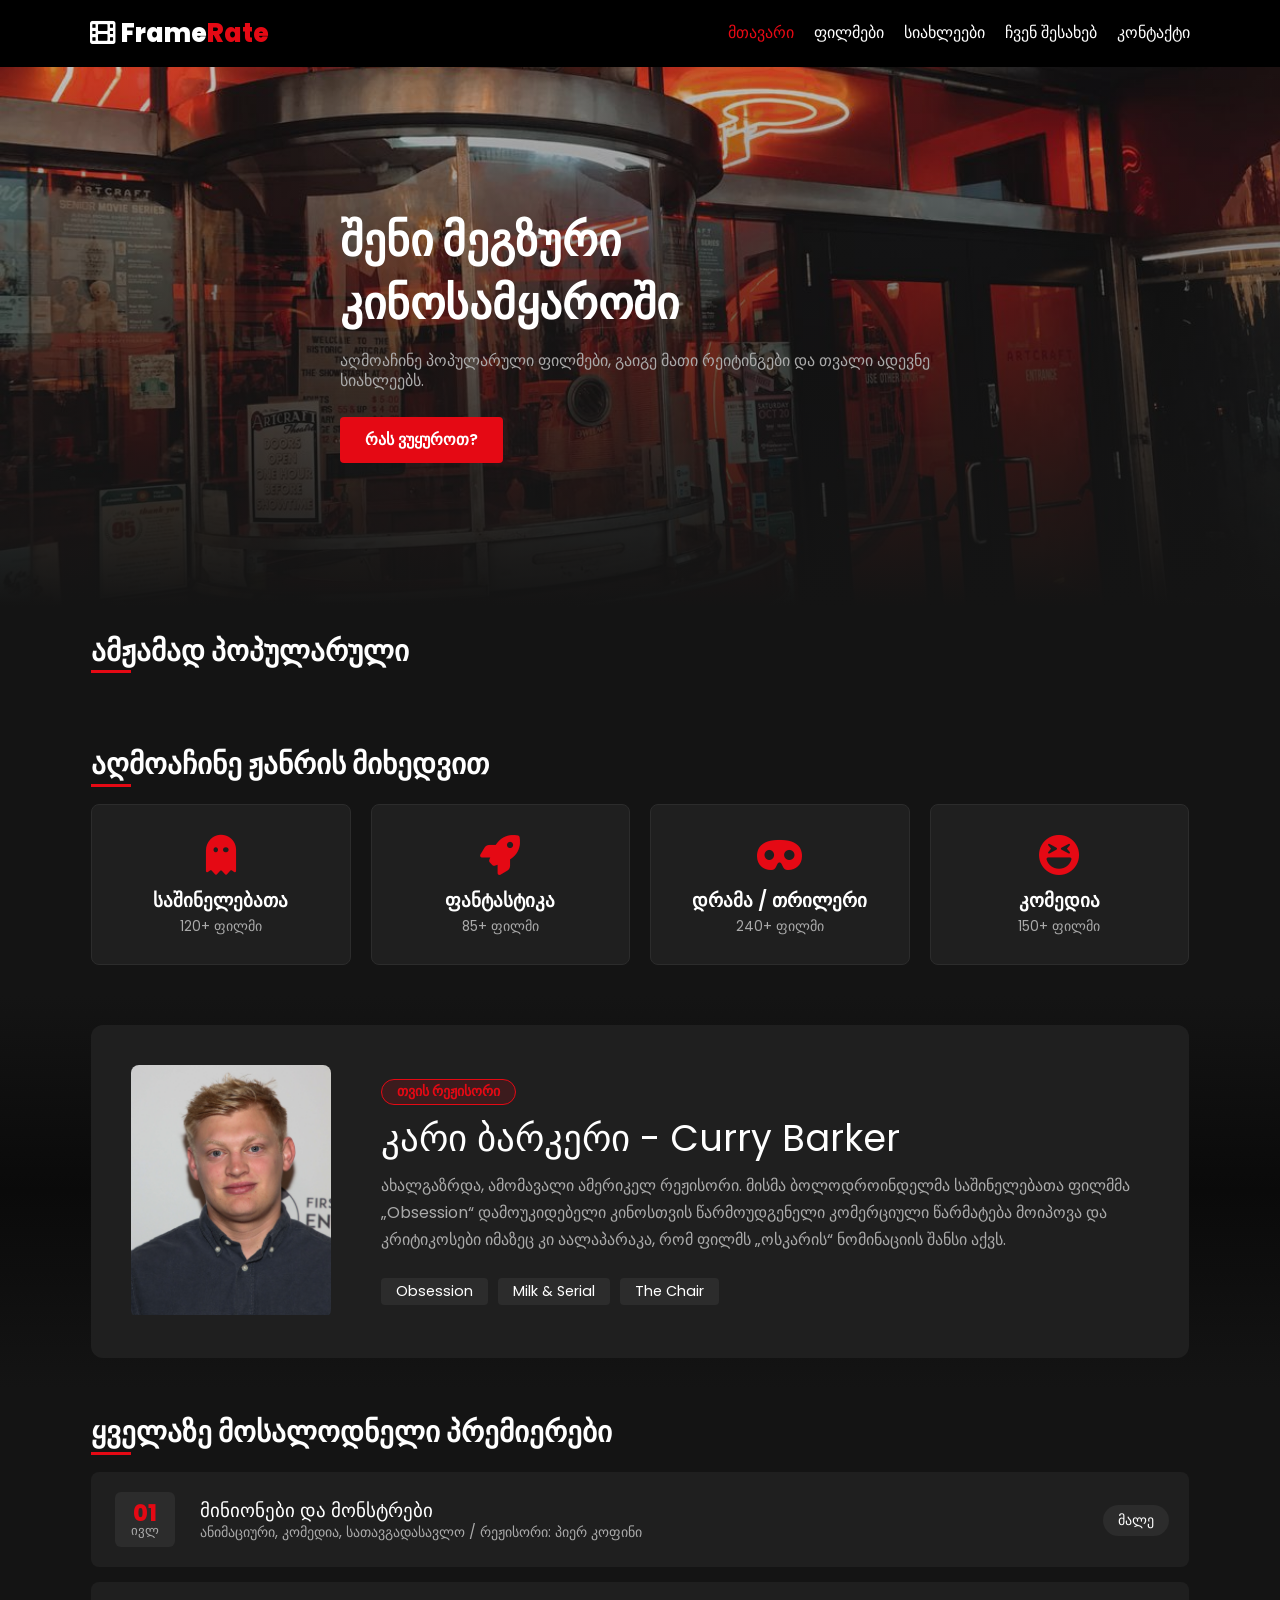
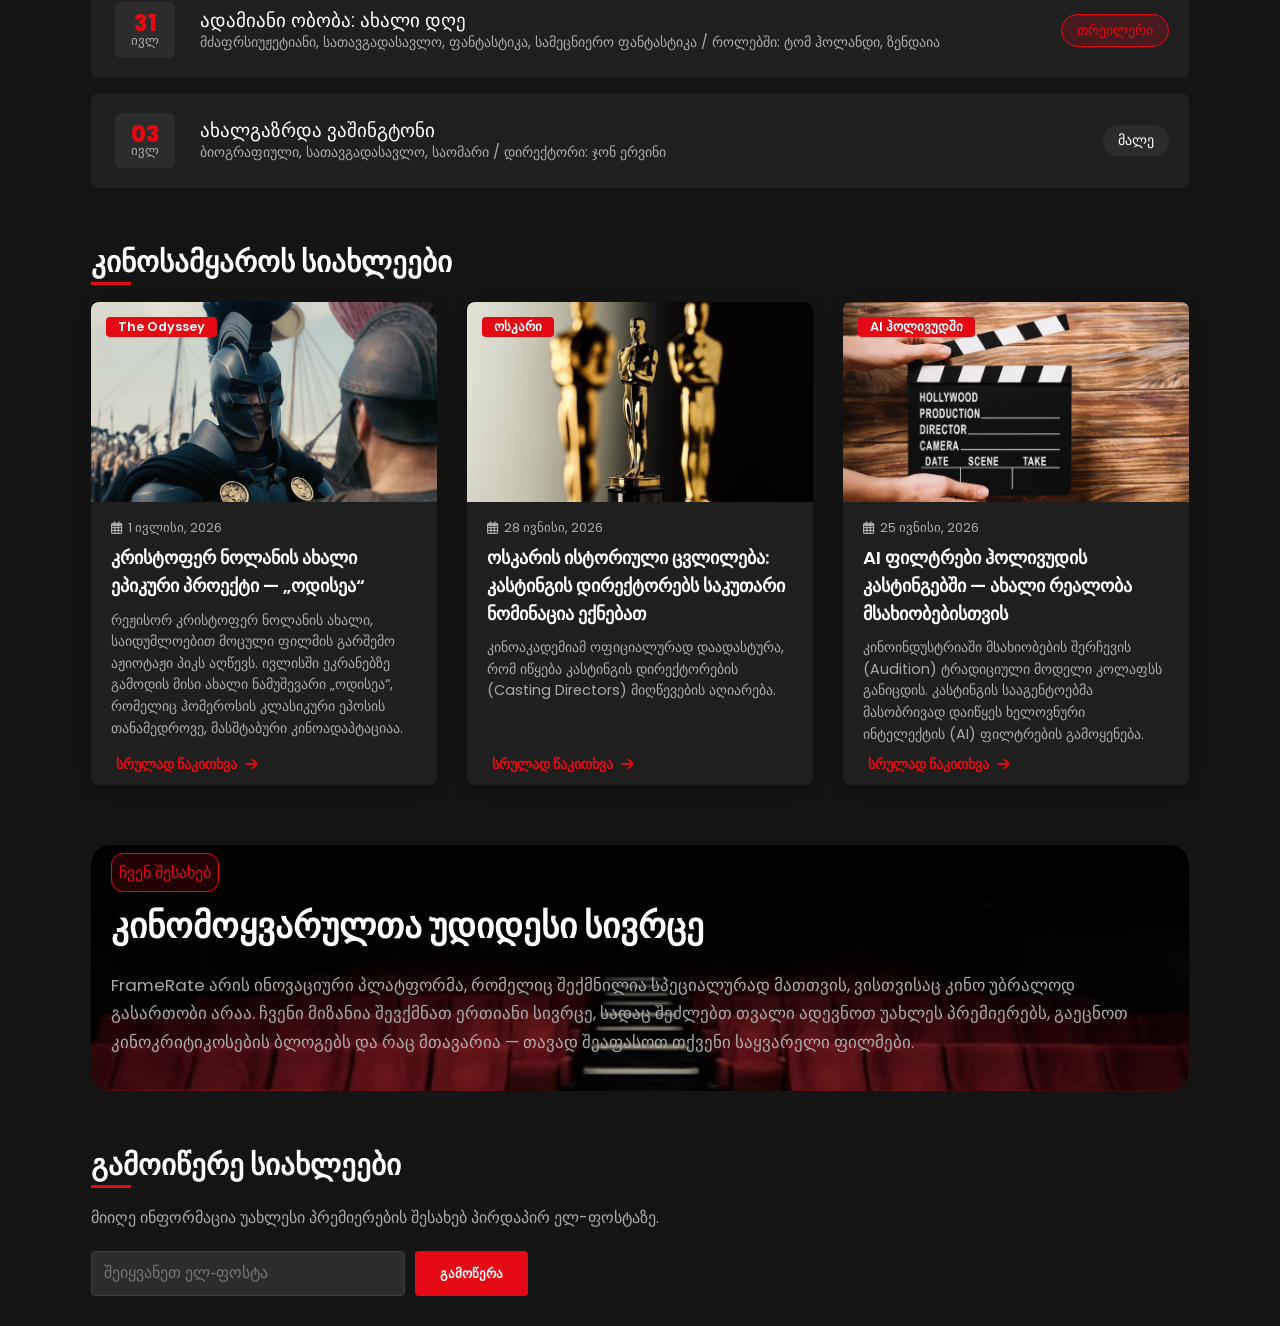
==== index.html @ f654a17d "finished the newsletter section" ====
<!doctype html>
<html lang="en">
  <head>
    <meta charset="UTF-8" />
    <meta name="viewport" content="width=device-width, initial-scale=1.0" />
    <link
      rel="stylesheet"
      href="https://cdnjs.cloudflare.com/ajax/libs/font-awesome/6.0.0/css/all.min.css"
    />
    <link rel="stylesheet" href="./css/font.css" />
    <link rel="stylesheet" href="./css/reset.css" />
    <link rel="stylesheet" href="./css/style.css" />
    <title>FrameRate - ფილმები</title>
  </head>
  <body>

    <!-- --------HEADER-------- -->

    <header class="main__header">
        <div class="container header__container">
            <a href="./index.html" class="logo"><i class="fas fa-film"></i> Frame<span>Rate</span></a>
            <nav class="navbar" id="navbar">
                <ul class="nav__list">
                    <li><a class="nav__link nav__link--active" href="#">მთავარი</a></li>
                    <li><a class="nav__link" href="#">ფილმები</a></li>
                    <li><a class="nav__link" href="#">სიახლეები</a></li>
                    <li><a class="nav__link" href="#">ჩვენ შესახებ</a></li>
                    <li><a class="nav__link" href="#">კონტაქტი</a></li>
                </ul>
            </nav>
            <button class="burger__menu" id="burger--toggle">
                <i class="fas fa-bars"></i>
            </button>
        </div>
    </header>

    <main>

      <!-- ----------HERO SECTION---------- -->

      <section id="hero" class="hero__section">
            <div class="hero__gradiant"></div>
            <div class="container hero__content">
                <h1 class="hero__title">შენი მეგზური კინოსამყაროში</h1>
                <p class="hero__text">აღმოაჩინე პოპულარული ფილმები, გაიგე მათი რეიტინგები და თვალი ადევნე სიახლეებს.</p>
                <a href="#" class="btn--primary">რას ვუყუროთ?</a>
            </div>
        </section>

        <!-- ======== MOVIE SECTION ====== -->

        <section id="trending" class="movies__section">
            <div class="container">
                <h2 class="section__title">ამჟამად პოპულარული</h2>
                <div class="movies__grid" id="movies__container">
                    </div>
            </div>
        </section>

        <!-- GENRE SECTION  -->

        <section id="genres" class="genres__section">
        <div class="container">
          <h2 class="section__title">აღმოაჩინე ჟანრის მიხედვით</h2>
          <div class="genres__grid">
            <div class="genre__card">
              <div class="genre__icon"><i class="fas fa-ghost"></i></div>
              <h3 class="genre__title">საშინელებათა</h3>
              <span class="movie__count">120+ ფილმი</span>
            </div>
            <div class="genre__card">
              <div class="genre__icon"><i class="fas fa-rocket"></i></div>
              <h3 class="genre__title">ფანტასტიკა</h3>
              <span class="movie__count">85+ ფილმი</span>
            </div>
            <div class="genre__card">
              <div class="genre__icon"><i class="fas fa-mask"></i></div>
              <h3 class="genre__title">დრამა / თრილერი</h3>
              <span class="movie__count">240+ ფილმი</span>
            </div>
            <div class="genre__card">
              <div class="genre__icon"><i class="fas fa-laugh-squint"></i></div>
              <h3 class="genre__title">კომედია</h3>
              <span class="movie__count">150+ ფილმი</span>
            </div>
          </div>
        </div>
      </section>

      <!-- DIRECTION OF THE MONTH SECTION -->

      <section class="director__section">
        <div class="container director__container">
          <div class="director__img__container">
            <img class="director__image"
              src="./images/director-img.jpg"
              alt="თვის რეჟისორი - კარი ბარკერი."
            />
          </div>
          <div class="director__info">
            <span class="director__badge">თვის რეჟისორი</span>
            <h2 class="director__title">კარი ბარკერი - Curry Barker</h2>
            <p class="director__bio">
              ახალგაზრდა, ამომავალი ამერიკელ რეჟისორი. მისმა ბოლოდროინდელმა საშინელებათა ფილმმა „Obsession“ დამოუკიდებელი კინოსთვის წარმოუდგენელი კომერციული წარმატება მოიპოვა და კრიტიკოსები იმაზეც კი აალაპარაკა, რომ ფილმს „ოსკარის“ ნომინაციის შანსი აქვს.
            </p>
            <div class="director__movies">
              <span class="director__movie">Obsession</span>
              <span class="director__movie">Milk & Serial</span>
              <span class="director__movie">The Chair</span>
            </div>
          </div>
        </div>
      </section>

      <!-- === UPCOMING MOVIES SECTION === -->

      <section class="upcoming__section">
        <div class="container">
          <h2 class="section__title">ყველაზე მოსალოდნელი პრემიერები</h2>
          <div class="upcoming__movies">
            
            <div class="upcoming__movie">
              <div class="upcoming__left__container">
                <div class="upcoming__date">
                <span class="day">01</span>
                <span class="month">ივლ</span>
              </div>
              <div class="upcoming__details">
                <h3 class="upcoming__movie__title">მინიონები და მონსტრები</h3>
                <p class="upcoming__movie__details">ანიმაციური, კომედია, სათავგადასავლო / რეჟისორი: პიერ კოფინი</p>
              </div>
              </div>
              
              <div class="upcoming__status">
                <span class="status__badge">მალე</span>
              </div>
            </div>

            <div class="upcoming__movie">
              <div class="upcoming__left__container">
                <div class="upcoming__date">
                <span class="day">31</span>
                <span class="month">ივლ</span>
              </div>
              <div class="upcoming__details">
                <h3 class="upcoming__movie__title">ადამიანი ობობა: ახალი დღე</h3>
                <p class="upcoming__movie__details">მძაფრსიუჟეტიანი, სათავგადასავლო, ფანტასტიკა, სამეცნიერო ფანტასტიკა / როლებში: ტომ ჰოლანდი, ზენდაია</p>
              </div>
              </div>
              
              <div class="upcoming__status">
                <a class="status__badge status__badge--animated" href="https://www.youtube.com/watch?v=aBlsrtxuwss">თრეილერი</a>
              </div>
            </div>

            <div class="upcoming__movie">
              <div class="upcoming__left__container">
                <div class="upcoming__date">
                <span class="day">03</span>
                <span class="month">ივლ</span>
              </div>
              <div class="upcoming__details">
                <h3 class="upcoming__movie__title">ახალგაზრდა ვაშინგტონი</h3>
                <p class="upcoming__movie__details">ბიოგრაფიული, სათავგადასავლო, საომარი / დირექტორი: ჯონ ერვინი</p>
              </div>
              </div>
              
              <div class="upcoming__status">
                <span class="status__badge">მალე</span>
              </div>
            </div>

          </div>
        </div>
      </section>


      <!-- =======NEWS SECTION ============= -->

      <section class="news__section">
            <div class="container">
            <h2 class="section__title">კინოსამყაროს სიახლეები</h2>
            <div class="news__grid">
          
            <article class="news__card">
            <div class="news__img__container">
              <img class="news__image" src="./images/odyssey-image.webp" alt="Image from the set of The Odyssey(2026).">
              <span class="news__category">The Odyssey</span>
            </div>
            <div class="news__content">
              <span class="news__date"><i class="far fa-calendar-alt"></i> 1 ივლისი, 2026</span>
              <h3 class="news__title">კრისტოფერ ნოლანის ახალი ეპიკური პროექტი — „ოდისეა“</h3>
              <p class="news__text">რეჟისორ კრისტოფერ ნოლანის ახალი, საიდუმლოებით მოცული ფილმის გარშემო აჟიოტაჟი პიკს აღწევს. ივლისში ეკრანებზე გამოდის მისი ახალი ნამუშევარი „ოდისეა“, რომელიც ჰომეროსის კლასიკური ეპოსის თანამედროვე, მასშტაბური კინოადაპტაციაა.</p>
              
            </div>
            <a class="news__read-more" href="./pages/news-odyssey.html" >სრულად წაკითხვა <i class="fas fa-arrow-right"></i></a>
          </article>

          <article class="news__card">
            <div class="news__img__container">
              <img class="news__image" src="./images/oscars.jpg" alt="Image of the oscars award.">
              <span class="news__category">ოსკარი</span>
            </div>
            <div class="news__content">
              <span class="news__date"><i class="far fa-calendar-alt"></i> 28 ივნისი, 2026</span>
              <h3 class="news__title">ოსკარის ისტორიული ცვლილება: კასტინგის დირექტორებს საკუთარი ნომინაცია ექნებათ</h3>
              <p class="news__text">კინოაკადემიამ ოფიციალურად დაადასტურა, რომ იწყება კასტინგის დირექტორების (Casting Directors) მიღწევების აღიარება.</p>
              
            </div>
            <a class="news__read-more" href="./pages/news-oscars.html">სრულად წაკითხვა <i class="fas fa-arrow-right"></i></a>
          </article>

          <article class="news__card">
            <div class="news__img__container">
              <img class="news__image" src="./images/hollywood-casting.avif" alt="Image of a clapperboard.">
              <span class="news__category">AI ჰოლივუდში</span>
            </div>
            <div class="news__content">
              <span class="news__date"><i class="far fa-calendar-alt"></i> 25 ივნისი, 2026</span>
              <h3 class="news__title">AI ფილტრები ჰოლივუდის კასტინგებში — ახალი რეალობა მსახიობებისთვის</h3>
              <p class="news__text">კინოინდუსტრიაში მსახიობების შერჩევის (Audition) ტრადიციული მოდელი კოლაფსს განიცდის. კასტინგის სააგენტოებმა მასობრივად დაიწყეს ხელოვნური ინტელექტის (AI) ფილტრების გამოყენება.</p>
              
            </div>
            <a class="news__read-more" href="./pages/news-AI.html" >სრულად წაკითხვა <i class="fas fa-arrow-right"></i></a>
          </article>

        </section>
      <!-- ====== ABOOUT US SECTION ====== -->
     
       <section class="about__section">
          <div class="container about__container">
    
              <div class="about__text__box">
                <span class="spotlight__badge">ჩვენ შესახებ</span>
                <h2 class="aboutUs__title">კინომოყვარულთა უდიდესი სივრცე</h2>
                <p class="aboutUs__text">
                FrameRate არის ინოვაციური პლატფორმა, რომელიც შექმნილია სპეციალურად მათთვის, ვისთვისაც კინო უბრალოდ გასართობი არაა.   ჩვენი მიზანია შევქმნათ ერთიანი სივრცე, სადაც შეძლებთ თვალი ადევნოთ უახლეს პრემიერებს, გაეცნოთ კინოკრიტიკოსების ბლოგებს და რაც მთავარია — თავად შეაფასოთ თქვენი საყვარელი ფილმები.
                </p>
              </div>   
          
          </div>
          
        </section>

        <!-- NEWSLETTER SECTION -->

        <section class="newsletter__section">
            <div class="container newslette__container">
                <h2 class="section__title">გამოიწერე სიახლეები</h2>
                <p class="section__text">მიიღე ინფორმაცია უახლესი პრემიერების შესახებ პირდაპირ ელ-ფოსტაზე.</p>
                <form class="newsletter__form" onsubmit="alert('მადლობა გამოწერისთვის!');">
                    <input class="newsletter__input" type="email" placeholder="შეიყვანეთ ელ-ფოსტა" required>
                    <button type="submit" class="newsletter__btn btn--primary">გამოწერა</button>
                </form>
            </div>
        </section>

    </main>

    <script src="./app.js"></script>
  </body>
</html>
---- css/font.css ----
@font-face {
    font-family: 'Poppins';
    src: url('../fonts/Poppins-Black.eot');
    src: url('../fonts/Poppins-Black.eot?#iefix') format('embedded-opentype'),
        url('../fonts/Poppins-Black.woff2') format('woff2'),
        url('../fonts/Poppins-Black.woff') format('woff'),
        url('../fonts/Poppins-Black.ttf') format('truetype'),
        url('../fonts/Poppins-Black.svg#Poppins-Black') format('svg');
    font-weight: 900;
    font-style: normal;
    font-display: swap;
}

@font-face {
    font-family: 'Poppins';
    src: url('../fonts/Poppins-BlackItalic.eot');
    src: url('../fonts/Poppins-BlackItalic.eot?#iefix') format('embedded-opentype'),
        url('../fonts/Poppins-BlackItalic.woff2') format('woff2'),
        url('../fonts/Poppins-BlackItalic.woff') format('woff'),
        url('../fonts/Poppins-BlackItalic.ttf') format('truetype'),
        url('../fonts/Poppins-BlackItalic.svg#Poppins-BlackItalic') format('svg');
    font-weight: 900;
    font-style: italic;
    font-display: swap;
}

@font-face {
    font-family: 'Poppins';
    src: url('../fonts/Poppins-Bold.eot');
    src: url('../fonts/Poppins-Bold.eot?#iefix') format('embedded-opentype'),
        url('../fonts/Poppins-Bold.woff2') format('woff2'),
        url('../fonts/Poppins-Bold.woff') format('woff'),
        url('../fonts/Poppins-Bold.ttf') format('truetype'),
        url('../fonts/Poppins-Bold.svg#Poppins-Bold') format('svg');
    font-weight: bold;
    font-style: normal;
    font-display: swap;
}

@font-face {
    font-family: 'Poppins';
    src: url('../fonts/Poppins-BoldItalic.eot');
    src: url('../fonts/Poppins-BoldItalic.eot?#iefix') format('embedded-opentype'),
        url('../fonts/Poppins-BoldItalic.woff2') format('woff2'),
        url('../fonts/Poppins-BoldItalic.woff') format('woff'),
        url('../fonts/Poppins-BoldItalic.ttf') format('truetype'),
        url('../fonts/Poppins-BoldItalic.svg#Poppins-BoldItalic') format('svg');
    font-weight: bold;
    font-style: italic;
    font-display: swap;
}

@font-face {
    font-family: 'Poppins';
    src: url('../fonts/Poppins-ExtraBold.eot');
    src: url('../fonts/Poppins-ExtraBold.eot?#iefix') format('embedded-opentype'),
        url('../fonts/Poppins-ExtraBold.woff2') format('woff2'),
        url('../fonts/Poppins-ExtraBold.woff') format('woff'),
        url('../fonts/Poppins-ExtraBold.ttf') format('truetype'),
        url('../fonts/Poppins-ExtraBold.svg#Poppins-ExtraBold') format('svg');
    font-weight: bold;
    font-style: normal;
    font-display: swap;
}

@font-face {
    font-family: 'Poppins';
    src: url('../fonts/Poppins-ExtraBoldItalic.eot');
    src: url('../fonts/Poppins-ExtraBoldItalic.eot?#iefix') format('embedded-opentype'),
        url('../fonts/Poppins-ExtraBoldItalic.woff2') format('woff2'),
        url('../fonts/Poppins-ExtraBoldItalic.woff') format('woff'),
        url('../fonts/Poppins-ExtraBoldItalic.ttf') format('truetype'),
        url('../fonts/Poppins-ExtraBoldItalic.svg#Poppins-ExtraBoldItalic') format('svg');
    font-weight: bold;
    font-style: italic;
    font-display: swap;
}

@font-face {
    font-family: 'Poppins';
    src: url('../fonts/Poppins-ExtraLight.eot');
    src: url('../fonts/Poppins-ExtraLight.eot?#iefix') format('embedded-opentype'),
        url('../fonts/Poppins-ExtraLight.woff2') format('woff2'),
        url('../fonts/Poppins-ExtraLight.woff') format('woff'),
        url('../fonts/Poppins-ExtraLight.ttf') format('truetype'),
        url('../fonts/Poppins-ExtraLight.svg#Poppins-ExtraLight') format('svg');
    font-weight: 200;
    font-style: normal;
    font-display: swap;
}

@font-face {
    font-family: 'Poppins';
    src: url('../fonts/Poppins-ExtraLightItalic.eot');
    src: url('../fonts/Poppins-ExtraLightItalic.eot?#iefix') format('embedded-opentype'),
        url('../fonts/Poppins-ExtraLightItalic.woff2') format('woff2'),
        url('../fonts/Poppins-ExtraLightItalic.woff') format('woff'),
        url('../fonts/Poppins-ExtraLightItalic.ttf') format('truetype'),
        url('../fonts/Poppins-ExtraLightItalic.svg#Poppins-ExtraLightItalic') format('svg');
    font-weight: 200;
    font-style: italic;
    font-display: swap;
}

@font-face {
    font-family: 'Poppins';
    src: url('../fonts/Poppins-Italic.eot');
    src: url('../fonts/Poppins-Italic.eot?#iefix') format('embedded-opentype'),
        url('../fonts/Poppins-Italic.woff2') format('woff2'),
        url('../fonts/Poppins-Italic.woff') format('woff'),
        url('../fonts/Poppins-Italic.ttf') format('truetype'),
        url('../fonts/Poppins-Italic.svg#Poppins-Italic') format('svg');
    font-weight: normal;
    font-style: italic;
    font-display: swap;
}

@font-face {
    font-family: 'Poppins';
    src: url('../fonts/Poppins-Light.eot');
    src: url('../fonts/Poppins-Light.eot?#iefix') format('embedded-opentype'),
        url('../fonts/Poppins-Light.woff2') format('woff2'),
        url('../fonts/Poppins-Light.woff') format('woff'),
        url('../fonts/Poppins-Light.ttf') format('truetype'),
        url('../fonts/Poppins-Light.svg#Poppins-Light') format('svg');
    font-weight: 300;
    font-style: normal;
    font-display: swap;
}

@font-face {
    font-family: 'Poppins';
    src: url('../fonts/Poppins-LightItalic.eot');
    src: url('../fonts/Poppins-LightItalic.eot?#iefix') format('embedded-opentype'),
        url('../fonts/Poppins-LightItalic.woff2') format('woff2'),
        url('../fonts/Poppins-LightItalic.woff') format('woff'),
        url('../fonts/Poppins-LightItalic.ttf') format('truetype'),
        url('../fonts/Poppins-LightItalic.svg#Poppins-LightItalic') format('svg');
    font-weight: 300;
    font-style: italic;
    font-display: swap;
}

@font-face {
    font-family: 'Poppins';
    src: url('../fonts/Poppins-Medium.eot');
    src: url('../fonts/Poppins-Medium.eot?#iefix') format('embedded-opentype'),
        url('../fonts/Poppins-Medium.woff2') format('woff2'),
        url('../fonts/Poppins-Medium.woff') format('woff'),
        url('../fonts/Poppins-Medium.ttf') format('truetype'),
        url('../fonts/Poppins-Medium.svg#Poppins-Medium') format('svg');
    font-weight: 500;
    font-style: normal;
    font-display: swap;
}

@font-face {
    font-family: 'Poppins';
    src: url('../fonts/Poppins-MediumItalic.eot');
    src: url('../fonts/Poppins-MediumItalic.eot?#iefix') format('embedded-opentype'),
        url('../fonts/Poppins-MediumItalic.woff2') format('woff2'),
        url('../fonts/Poppins-MediumItalic.woff') format('woff'),
        url('../fonts/Poppins-MediumItalic.ttf') format('truetype'),
        url('../fonts/Poppins-MediumItalic.svg#Poppins-MediumItalic') format('svg');
    font-weight: 500;
    font-style: italic;
    font-display: swap;
}

@font-face {
    font-family: 'Poppins';
    src: url('../fonts/Poppins-Regular.eot');
    src: url('../fonts/Poppins-Regular.eot?#iefix') format('embedded-opentype'),
        url('../fonts/Poppins-Regular.woff2') format('woff2'),
        url('../fonts/Poppins-Regular.woff') format('woff'),
        url('../fonts/Poppins-Regular.ttf') format('truetype'),
        url('../fonts/Poppins-Regular.svg#Poppins-Regular') format('svg');
    font-weight: normal;
    font-style: normal;
    font-display: swap;
}

@font-face {
    font-family: 'Poppins';
    src: url('../fonts/Poppins-SemiBold.eot');
    src: url('../fonts/Poppins-SemiBold.eot?#iefix') format('embedded-opentype'),
        url('../fonts/Poppins-SemiBold.woff2') format('woff2'),
        url('../fonts/Poppins-SemiBold.woff') format('woff'),
        url('../fonts/Poppins-SemiBold.ttf') format('truetype'),
        url('../fonts/Poppins-SemiBold.svg#Poppins-SemiBold') format('svg');
    font-weight: 600;
    font-style: normal;
    font-display: swap;
}

@font-face {
    font-family: 'Poppins';
    src: url('../fonts/Poppins-SemiBoldItalic.eot');
    src: url('../fonts/Poppins-SemiBoldItalic.eot?#iefix') format('embedded-opentype'),
        url('../fonts/Poppins-SemiBoldItalic.woff2') format('woff2'),
        url('../fonts/Poppins-SemiBoldItalic.woff') format('woff'),
        url('../fonts/Poppins-SemiBoldItalic.ttf') format('truetype'),
        url('../fonts/Poppins-SemiBoldItalic.svg#Poppins-SemiBoldItalic') format('svg');
    font-weight: 600;
    font-style: italic;
    font-display: swap;
}

@font-face {
    font-family: 'Poppins';
    src: url('../fonts/Poppins-Thin.eot');
    src: url('../fonts/Poppins-Thin.eot?#iefix') format('embedded-opentype'),
        url('../fonts/Poppins-Thin.woff2') format('woff2'),
        url('../fonts/Poppins-Thin.woff') format('woff'),
        url('../fonts/Poppins-Thin.ttf') format('truetype'),
        url('../fonts/Poppins-Thin.svg#Poppins-Thin') format('svg');
    font-weight: 100;
    font-style: normal;
    font-display: swap;
}

@font-face {
    font-family: 'Poppins';
    src: url('../fonts/Poppins-ThinItalic.eot');
    src: url('../fonts/Poppins-ThinItalic.eot?#iefix') format('embedded-opentype'),
        url('../fonts/Poppins-ThinItalic.woff2') format('woff2'),
        url('../fonts/Poppins-ThinItalic.woff') format('woff'),
        url('../fonts/Poppins-ThinItalic.ttf') format('truetype'),
        url('../fonts/Poppins-ThinItalic.svg#Poppins-ThinItalic') format('svg');
    font-weight: 100;
    font-style: italic;
    font-display: swap;
}
---- css/style.css ----
.hidden {
    display: none;
}

.container { 
    width: 90%; 
    max-width: 1100px; 
    margin: 0 auto; 
}


/* GENERAL STYLES FOR SECTIONS */
.movies__section, .genres__section, .director__section, .upcoming__section, .news__section, .about__section, .newsletter__section { 
    padding: 30px 30px; 
    margin: auto;
}

.section__title { 
    font-size: 1.8rem; 
    margin-bottom: 25px; 
    position: relative; 
    font-weight: bold;
}

.section__title::after { 
    content: ''; 
    position: absolute; 
    bottom: -8px; 
    left: 0; 
    width: 40px; 
    height: 3px; 
    background: #e50914; 
}

.section__text {
    color: #aaaaaa;
    line-height: 1.6;
    max-width: 800px;
}

/* STYLING THE HEADER */

.main__header { 
    background: #000000; 
    position: sticky; 
    top: 0; 
    left: 0;
    width: 100%; 
    z-index: 1000; 
    padding: 20px 20px;
}

.header__container { 
    display: flex; 
    justify-content: space-between; 
    align-items: center; 
}

.logo { 
    font-size: 1.6rem; 
    font-weight: 700; 
    color: #ffffff; 
    text-decoration: none; 

}

.logo span, .fa-film:hover  { 
    color: #e50914; 
}

.fa-film {
    transition: 0.3s;
}

.nav__list { 
    display: flex; 
    gap: 20px; 
    list-style: none; 
}

.nav__link { 
    text-decoration: none; 
    color: #ffffff; 
    font-weight: 500; 
    transition: 0.3s;
    position: relative;
}

.nav__link::after {
    content: "";
    height: 4px;
    width: 0;
    position: absolute;
    left:50%;
    bottom: -5px;
    background-color: #e50914;
    transition: 0.3s;
}

.nav__link:hover::after {
    width: 100%;
    left: 0%;
}

.nav__link:hover, .nav__link--active { 
    color: #e50914; 
    transition: 0.3s;
}

.nav__link--active:hover {
    color: white;
    
}

.burger__menu { 
    display: none; 
    background: none; 
    border: none; 
    font-size: 1.5rem; 
    cursor: pointer; 
    color: #ffffff; 
}

/* ========= STYLING THE HERO SECTION ========= */

.hero__section { 
    height: 60vh; 
    background-image: url("../images/hero-background.jpg");
    background-repeat: no-repeat;
    background-size: cover;
    background-position:center;
    position: relative; 
    display: flex; 
    align-items: center; 

}

.hero__gradiant { 
    position: absolute; 
    top:0; 
    left:0; 
    width:100%; 
    height:100%; 
    background: linear-gradient(to bottom, rgba(0, 0, 0, 0.205), #141414); 
}

.hero__content { 
    position: relative; 
    max-width: 600px; 
    z-index: 2; 
}


.hero__title { 
    font-size: 2.8rem; 
    margin-bottom: 15px; 
    font-weight: bolder;
    line-height: 140%;
}

.hero__text { 
    margin-bottom: 25px; 
    color: #aaaaaa; 
    line-height: 130%;
}

.btn--primary { 
    display: inline-block; 
    background: #e50914; 
    color: white; 
    padding: 15px 25px; 
    border-radius: 4px; 
    text-decoration: none; 
    font-weight: 600; 
    border: none;
    cursor: pointer;
    transition: 0.3s; 
}

.btn--primary:hover { 
    transform: scale(1.05); 
    color: #e50914;
    background-color: white;
}

/* ====== STYLING THE MOVIES SECTION ====== */



.movies__grid { 
    display: grid; 
    grid-template-columns: repeat(auto-fit, minmax(220px, 1fr)); 
    gap: 25px; 
}

.movie__card { 
    background: #1f1f1f; 
    border-radius: 8px; 
    overflow: hidden; 
    transition: 0.3s; 
}

.movie__card:hover { 
    transform: translateY(-5px); 
}

.movie__img__box { 
    height: 320px; 
}

.movie__img__box img { 
    width: 100%; 
    height: 100%; 
    object-fit: cover; 
}

.movie__info { 
    padding: 15px; 
}

.movie__info h3 { 
    font-size: 1.1rem; 
    margin-bottom: 5px; 
    white-space: nowrap; 
    overflow: hidden; 
    text-overflow: ellipsis; 
}

.movie__rating { 
    color: #ffbc00; 
    font-size: 0.9rem; 
}


/* =============== STYLING THE GENRE SECTION ============= */

.genres__grid {
    display: grid;
    grid-template-columns: repeat(auto-fit, minmax(220px, 1fr));
    gap: 20px;
    margin-top: 10px;
}

.genre__card {
    background: #1f1f1f;
    border: 1px solid #2c2c2c;
    padding: 30px 20px;
    border-radius: 8px;
    text-align: center;
    cursor: pointer;
    transition: all 0.3s ease;
}

.genre__card:hover {
    border-color: #e50914;
    transform: translateY(-5px);
    box-shadow: 0 10px 20px rgba(229, 9, 20, 0.1);
}

.genre__icon {
    font-size: 2.5rem;
    color: #e50914;
    margin-bottom: 15px;
}

.genre__title {
    font-size: 1.2rem;
    margin-bottom: 8px;
    font-weight: 600;
}

.movie__count {
    font-size: 0.85rem;
    color: #aaaaaa;
}




/* =============== STYLING THE DIRECTOR OF THE MONTH SECTION ============= */

.director__section {
    background: linear-gradient(180deg, #141414, #0a0a0a, #141414);
}

.director__container {
    display: flex;
    align-items: center;
    gap: 50px;
    background: #1f1f1f;
    padding: 40px;
    border-radius: 12px;
}

.director__img__container {
    max-width: 200px;
    border-radius: 8px;
    overflow: hidden;
}

.director__image{
    width: 100%;
    height:100%;
    object-fit: cover;
    transition: 0.4s ease;
}

.director__container:hover .director__image {
    transform: scale(1.05);
}



.director__badge {
    display: inline-block;
    background: rgba(229, 9, 20, 0.15);
    color: #e50914;
    padding: 5px 15px;
    border-radius: 20px;
    font-size: 0.85rem;
    font-weight: 600;
    margin-bottom: 15px;
    border: 1px solid #e50914;
}

.director__title {
    font-size: 2.3rem;
    margin-bottom: 15px;
}

.director__bio {
    color: #aaaaaa;
    line-height: 1.7;
    margin-bottom: 25px;
}

.director__movies {
    display: flex;
    gap: 10px;
    flex-wrap: wrap;
}

.director__movie {
    background: #2c2c2c;
    padding: 6px 15px;
    border-radius: 4px;
    font-size: 0.9rem;
    transition: 0.3s ease;
}

.director__movie:hover {
    background: #e50914;
    cursor: default;
}

/*============ STYLING THE UPCOMING MOVIES SECTION =====*/

.upcoming__movies {
    display: flex;
    flex-direction: column;
    gap: 15px;
}

.upcoming__movie {
    display: flex;
    align-items: center;
    justify-content: space-between;
    background: #1f1f1f;
    padding: 20px;
    border-radius: 8px;
    border-left: 4px solid transparent;
    transition: all 0.3s ease;
}

.upcoming__left__container {
    display: flex;
    align-items: center;
}

.upcoming__movie:hover {
    border-left: 4px solid #e50914;
    background: #252525;
    transform: translateX(5px);
}

.upcoming__date {
    display: flex;
    flex-direction: column;
    align-items: center;
    justify-content: center;
    background: #2c2c2c;
    padding: 10px;
    width: 60px;
    border-radius: 6px;
    text-align: center;
}

.day {
    font-size: 1.4rem;
    font-weight: 700;
    color: #e50914;
}

.month {
    font-size: 0.8rem;
    text-transform: uppercase;
    color: #aaaaaa;
}

.upcoming__details {
    padding: 0 25px;
}

.upcoming__movie__title {
    font-size: 1.2rem;
    margin-bottom: 5px;
}

.upcoming__movie__details {
    color: #aaaaaa;
    font-size: 0.9rem;
}

.status__badge {
    background: #2c2c2c;
    padding: 6px 15px;
    border-radius: 20px;
    font-size: 0.85rem;
    color: #ffffff;
}

.status__badge--animated {
    background: rgba(229, 9, 20, 0.2);
    color: #e50914;
    border: 1px solid #e50914;
}

/* ============= STYLING THE NEWS SECTION ====== */



.news__grid {
    display: grid;
    grid-template-columns: repeat(auto-fit, minmax(300px, 1fr));
    gap: 30px;
    margin-top: 10px;
}

.news__card {
    background: #1f1f1f; 
    border-radius: 8px;
    overflow: hidden;
    box-shadow: 0 4px 15px rgba(0, 0, 0, 0.2);
    display: flex;
    flex-direction: column;
    align-items: center;
    max-width: 450px;
    min-height: 443px;
    position: relative;
}

.news__card:hover {
    transform: translateY(-7px);
    box-shadow: 0 10px 20px rgba(0, 0, 0, 0.4);
}

.news__img__container {
    position: relative;
    height: 200px;
    max-width: 450px;
    overflow: hidden;
}

.news__image {
    width: 100%;
    min-height: 100%;
    object-fit: cover;
    transition: 0.5s ease;
}

.news__card:hover .news__image {
    transform: scale(1.08);
}

.news__category {
    position: absolute;
    top: 15px;
    left: 15px;
    background: #e50914; 
    color: #ffffff;
    padding: 4px 12px;
    font-size: 0.8rem;
    font-weight: 600;
    border-radius: 4px;
}

.news__content {
    padding: 20px;
    display: flex;
    flex-direction: column;
}

.news__date {
    font-size: 0.8rem;
    color: #aaaaaa;
    display: inline-flex;
    align-items: center;
    gap: 6px;
    margin-bottom: 10px;

}

.news__title {
    font-size: 1.15rem;
    line-height: 1.5;
    color: #ffffff;
    font-weight: 600;
    margin-bottom: 10px;
   
}

.news__text {
    color: #aaaaaa;
    font-size: 0.9rem;
    line-height: 1.5;
    margin-bottom: 20px;
}

.news__read-more {
    color: #e50914;
    text-decoration: none;
    font-size: 0.9rem;
    font-weight: 600;
    display: flex;
    align-items: center;
    gap: 8px;
    transition: 0.2s ease;
    padding: 4px 5px;
    border-radius: 12px;
    position: absolute;
    bottom: 10px;
    left: 20px;
}

.news__read-more:hover {
    color: #1f1f1f;
    gap: 12px; 
    background-color: #e50914;
}

/*================ STYLING THE NEWS HTML PAGES =============*/

.blog__main {
    padding-top: 120px;
    padding-bottom: 60px;
    background-color: #141414; 
}

.blog__post__container {
    margin: 0 auto;
    background-color: rgb(53, 53, 53);
    color: rgb(255, 255, 255);
    padding: 40px;
    border-radius: 12px;
    box-shadow: 0 4px 20px rgba(0, 0, 0, 0.3);
    max-width: 800px;
    min-height: 400px;
}

.post__main__title {
    font-size: 2.5rem;
    margin-top: 10px;
    margin-bottom: 15px;
    line-height: 1.3;
    font-weight: bolder;
}


.spotlight__badge {
    background-color: rgba(229, 9, 20, 0.15); 
    color: #e50914; 
    border: 1px solid #e50914;
    border-radius: 12px;
    padding: 7px ;
}

.post__date {
    margin-bottom: 20px; 
    font-size: 0.9rem;
}

.blog__post__img {
    max-width: 800px;
}
.blog__image {
    width: 100%;
    min-height: 400px; 
    object-fit: cover; 
    border-radius: 8px; 
    margin-bottom: 30px;
}

.blog__post__content {
    line-height: 1.8; 
    color: #dddddd; 
    font-size: 1.1rem;
}

.blog__post__content h2 {
    color: #ffffff; 
    margin: 30px 0 15px 0;
    font-size: 1.5rem;
    font-weight: bold;
}

.blog__post__end {
    margin-top: 40px; 
    padding-top: 20px; 
    border-top: 1px solid #2c2c2c;
}

.blog__end__return {
    text-decoration: none; 
    background-color: rgba(229, 9, 20, 0.2);
    color: #e50914;
    border: 1px solid #e50914;
    padding: 7px 10px;
    border-radius: 20px;
    transition: 0.3s;
}

.blog__end__return:hover {
    background-color: #e50914;
    color: white;
}

.return__btn {
    color: white;
    display: flex;
    align-items: center;
    gap: 5px;
    transition: 0.3s;
}
.return__btn:hover {
    color: #e50914;
}


/* ======== STYLING THE ABOUT US SECTION ========= */


.about__section {
    margin: auto;
    transition: 0.3s;
}
.about__container {
    display: flex;
    align-items: center;
    background-image: url("../images/about_us.jpg");
    background-position: center;
    background-size: cover;
    padding: 20px;
    border-radius: 20px;
}


.aboutUs__title {
    font-size: 2.2rem;
    margin-top: 20px;
    margin-bottom: 20px;
    color: #ffffff;
    line-height: 1.4;
    font-weight: bolder;
    
}

.aboutUs__text {
    color: #aaaaaa;
    line-height: 1.7;
    margin-bottom: 15px;
    font-size: 1.05rem;
}

.about__section:hover {
    transform: scale(1.04);

}


/* STYLING THE NEWSLETTER SECTION */

.newsletter__form {
    margin-top: 20px;
    display: flex;
    gap: 10px;
    max-width: 500px;
}

.newsletter__input {
    padding: 12px 100px 12px 12px;
    background: #2c2c2c;
    border: 1px solid #3c3c3c;
    border-radius: 4px;
    color: white;
    font-size: 1rem;
}

.newsletter__container {
    margin: auto;
}


/*========= RESPONSIVE ===== */

@media (max-width:1024px){
    .container {
        width: 92%;
    }
    
    /* HERO SECTION - 1024PX RESPONSIVE */

    .hero__title {
        font-size: 2.8rem;
    }

    /* MOVIE SECTION */
    #movies__container {
        grid-template-columns: repeat(auto-fit, minmax(200px, 1fr));
        gap: 20px;
    }

    /* DIRECTOR SECTION */
    .director__title {
        font-size: 2rem;
        margin-bottom: 10px;
    }
    .director__bio {
        font-size: 0.9rem;
    }
}


@media (max-width: 768px) {
    .main__header {
        padding: 10px 0;
    }
    .burger__menu { 
        display: block; 
    }
    .navbar { 
        position: absolute; 
        top: 100%; 
        left: -100%; 
        width: 100%; 
        background: #1f1f1f; 
        transition: 0.3s; 
    }
    .navbar.active { 
        left: 0; 
    }
    .nav__list { 
        flex-direction: column; 
        padding: 30px; 
        gap: 20px; 
        text-align: center; 
    }
   /*  HERO - 768PX RESPONSIVE */

    .hero__section {
        padding: 140px 0 60px 0;
        text-align: center;
    }

    .hero__title {
        font-size: 2.2rem;
    }

    /* HERO - 768PX RESPONSIVE */

    .director__container {
        flex-direction: column;
        text-align: center;
        padding: 25px;
    }
    .director__img__container {
        max-width: 100%;
        height: 250px;
    }
    .director__movies {
        justify-content: center;
    }
    /* UPCOMING MOVIES - 768PX RESPONSIVE */
    .upcoming__movie {
        flex-direction: column;
        gap: 15px;
        text-align: center;
    }
    .upcoming__details {
        padding: 5px;
    }

    .upcoming__left__container {
       flex-direction: column;
       gap: 10px;
       margin: auto;
    }
    .upcoming__movie__title {
        font-size: 1rem;
    }

    .upcoming__movie__details {
        font-size: 0.6rem;
    }
    .day {
        font-size: 1.1rem;
    }
    .upcoming__date {
        max-width: 40px;
    }
    .status__badge {
        margin: auto;
    }

    /* NEWS SECTION - 768PX RESPONSIVE */

    .news__title {
        font-size: 0.9rem;
    }
    .news__text {
        font-size: 0.8rem;
    }
    .news__read-more {
        font-size: 0.7rem;
    }

    /* NEWS HTML PAGES - 768PX RESPONSIVE */

    .blog__post__container {
        padding: 20px;
    }
    .post__main__title {
        font-size: 1.7rem;
    }
    .blog__post__content h2 {
        font-size: 1.3rem;
    }
    .blog__post__content p {
        font-size: 1rem;
        line-height: 1.5;
    }
    .blog__end__return {
        font-size: 0.8rem;
    }

    .spotlight__badge {
        font-size: 0.8rem;
    }

    .blog__post__img {
        max-width: 600px;
        margin: auto;
        min-height: auto;
    }
    .blog__image {
        width: 100%;
    }

    /* ABOUT US - 768PX RESPONSIVE */
    .aboutUs__title {
        font-size: 1.5rem;
        
    }
    .aboutUs__text {
        font-size: 1rem;
        line-height: 1.4;
    }
}

@media (max-width:480px) {
    .logo {
        font-size: 1.3rem; 
    }
    .section__title {
        font-size: 1.6rem;
        text-align: center;
    }
    .section__title::after {
        width: 100%;
        bottom: -15px;
    }

    /*  HERO - 480PX RESPONSIVE */

     .hero__title {
        font-size: 1.8rem;
    }

    .hero__text {
        font-size: 0.9rem;
    }

    /* MOVIE SECTION - 480PX RESPONSIVE */

     .movies__grid {
        grid-template-columns: 1fr; 
    }

    /* GENRE SECTION - 480PX RESPONSIVE */
    
    .genres__grid {
        grid-template-columns: repeat(1,300px);
        justify-content: center;
    }

    /* NEWS SECTION - 480PX RESPONSIVE */
    .news__grid {
        justify-content: center;
        grid-template-columns: 350px;

    }

    /* NEWS HTML PAGES - 480PX RESPONSIVE */
    .blog__post__container {
        max-width: 400px;

    }
    .blog__post__img {
        max-width: 350px;
    }
    .blog__image {
        width: 100%;
    }
    .post__main__title {
        font-size: 1.3rem;
    }
    .blog__post__content p {
        font-size: 0.8rem;
        line-height: 1.5;
    }
    .blog__post__content h2 {
        font-size: 1rem;
        margin: 5px 0px;
        font-weight: 500;
    }

    .blog__end__return {
        font-size: 0.7rem;
    }

    .return__btn {
        font-size: 0.8rem;
    }

    /* ABOUT US - 480PX RESPONSIVE */
    .aboutUs__title {
        font-size: 1.2rem;
    }
    .aboutUs__text {
        font-size: 0.9rem;
        color: #dddddd;
    }

    /* NEWSLETTER SECTION - 480PX RESPONSIVE */
    .newsletter__form {
        flex-direction: column;
        width: 100%;
        gap: 10px;
    }

    .newsletter__input, 
    .newsletter__form .btn--primary {
        width: 100%;
        border-radius: 4px;
    }


}

@media (max-width:320px) {
    img {
        max-width: 100% !important;
        height: auto !important;
    }
    /* GENERAL FONT SIZE */

    body {
        font-size: 14px;
    }

    .section__title {
        font-size: 1.4rem;
    }

    /* HERO SECTION - 32OPX RESPONSIVE */

     .hero__title {
        font-size: 1.5rem;
    }

    /* GENRE SECTION - 320PX RESPONSIVE */
    .genres__grid {
        grid-template-columns: repeat(1,250px);
    }

    /* UPCOMING MOVIES - 320PX RESPONSIVE */
    .upcoming__movie__title {
        font-size: 0.8rem;
    }
    .upcoming__movie__details {
        font-size: 0.5rem;
    }

    .status__badge {
        font-size:0.7rem;
    }

    /* NEWS SECTION - 32OPX RESPONSIVE */
    .news__grid {
        grid-template-columns: 250px;
    }
    .news__card {
        max-width: 250px;
    }

    .news_title {
        font-size: 0.6rem;
    }

    .news__text {
        font-size: 0.7rem;
    }
    .news__read-more {
        font-size: 0.7rem;
    }

    .news__date {
        font-size: 0.6rem;
    }
    .news__category {
        font-size: 0.4rem;
        padding: 4px;
    }

    /* NEWS HTML PAGES - 320PX RESPONSIVE */
    
    .blog__post__img {
        max-width: 250px;
        min-height: 50px;
    }
    .blog__image {
        width: 100%;
    }

    .blog__post__content h2 {
        text-align: center;
        font-weight: bold;
    }
    .blog__post__content p {
        font-size: 0.7rem;
        line-height: 1.6;
    }

    .return__btn {
        font-size: 0.6rem;
    }
    .blog__logo {
        font-size: 1rem;
    }

    /* ABOUT US - 32OPX RESPONSIVE */
    .about__container {
        text-align: center;
    }
    .aboutUs__title {
        font-size: 1rem;
    }
    .aboutUs__text {
        font-size: 0.7rem;
    }
    .about__container .spotlight__badge {
        font-size: 0.6rem;
    }
}
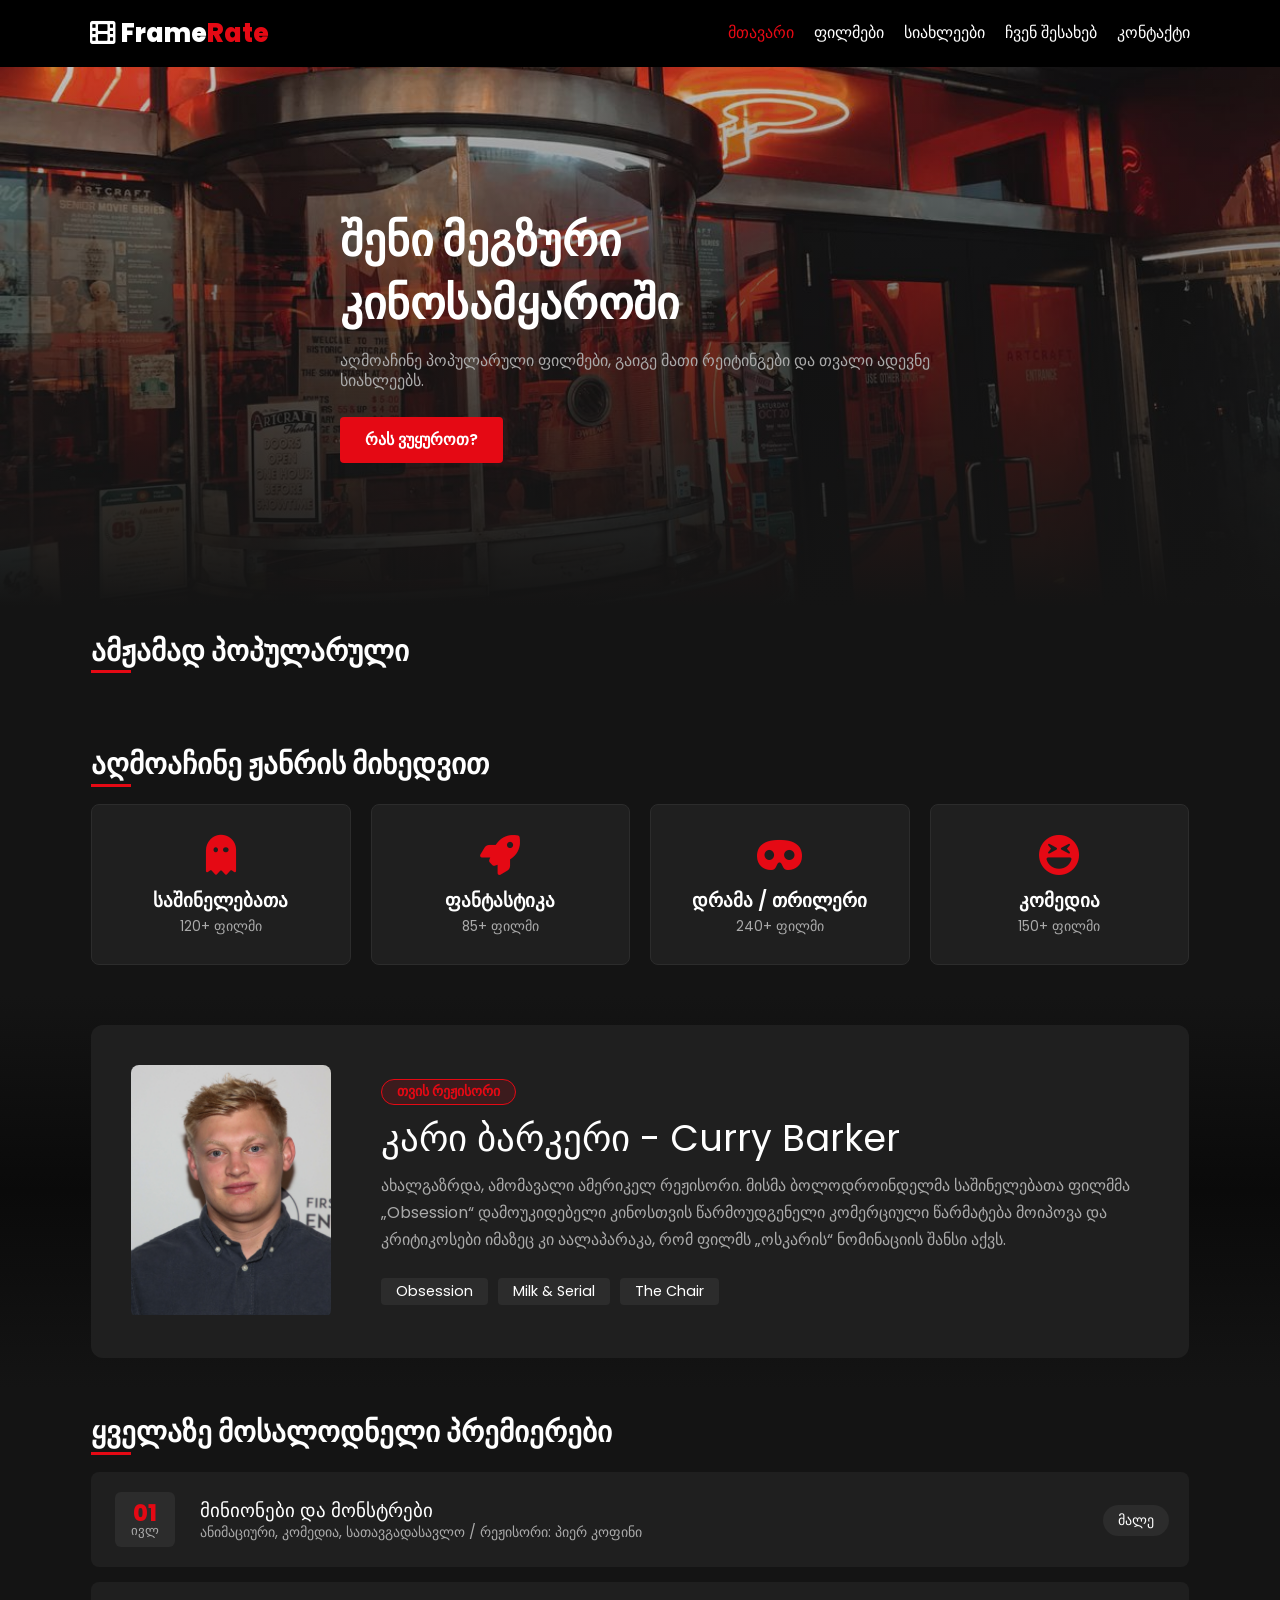
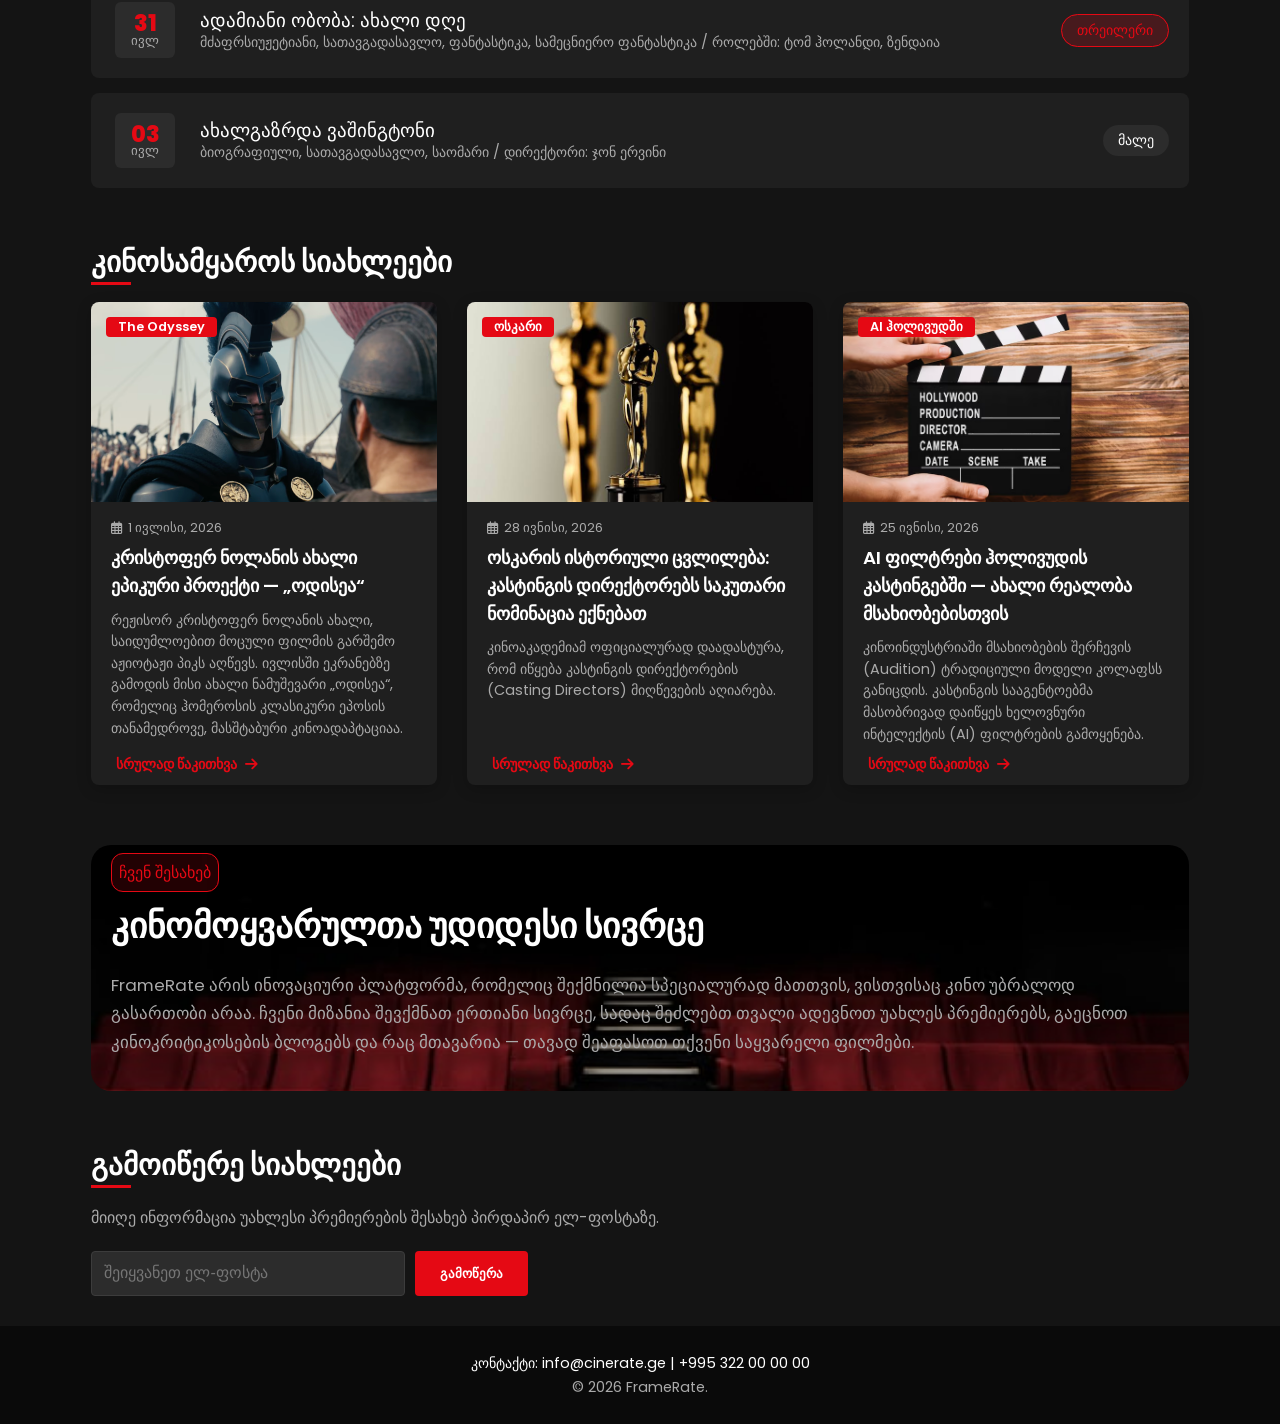
==== commit b3a3e888: "finished the footer" ====
--- a/index.html
+++ b/index.html
@@ -257,6 +257,14 @@
 
     </main>
 
+    <footer class="footer">
+        <div class="container footer__container">
+            <span>კონტაქტი: <a class="contact__link" href="mailto:info@cinerate.ge">info@cinerate.ge</a> | <a class="contact__link" href="tel:+995 322 00 00 00">+995 322 00 00 00</a></span>
+            <p class="footer__copyright">&copy; 2026 FrameRate.</p>
+        </div>
+    </footer>
+
+
     <script src="./app.js"></script>
   </body>
 </html>
--- a/css/style.css
+++ b/css/style.css
@@ -709,6 +709,25 @@
     margin: auto;
 }
 
+/* ===== STYLING THE FOOTER ======= */
+.footer { 
+    background: #0a0a0a; 
+    padding: 30px 0; 
+    text-align: center; 
+    color: #ffffff; 
+    font-size: 0.9rem; 
+}
+.footer__container {
+    margin: auto;
+}
+.contact__link {
+    color: white;
+}
+.footer__copyright {
+    margin-top: 10px; 
+    color: #aaaaaa;
+}
+
 
 /*========= RESPONSIVE ===== */
 
@@ -1080,4 +1099,9 @@
     .about__container .spotlight__badge {
         font-size: 0.6rem;
     }
+
+    /* FOOTER */
+    .footer {
+        font-size: 0.8rem;
+    }
 }
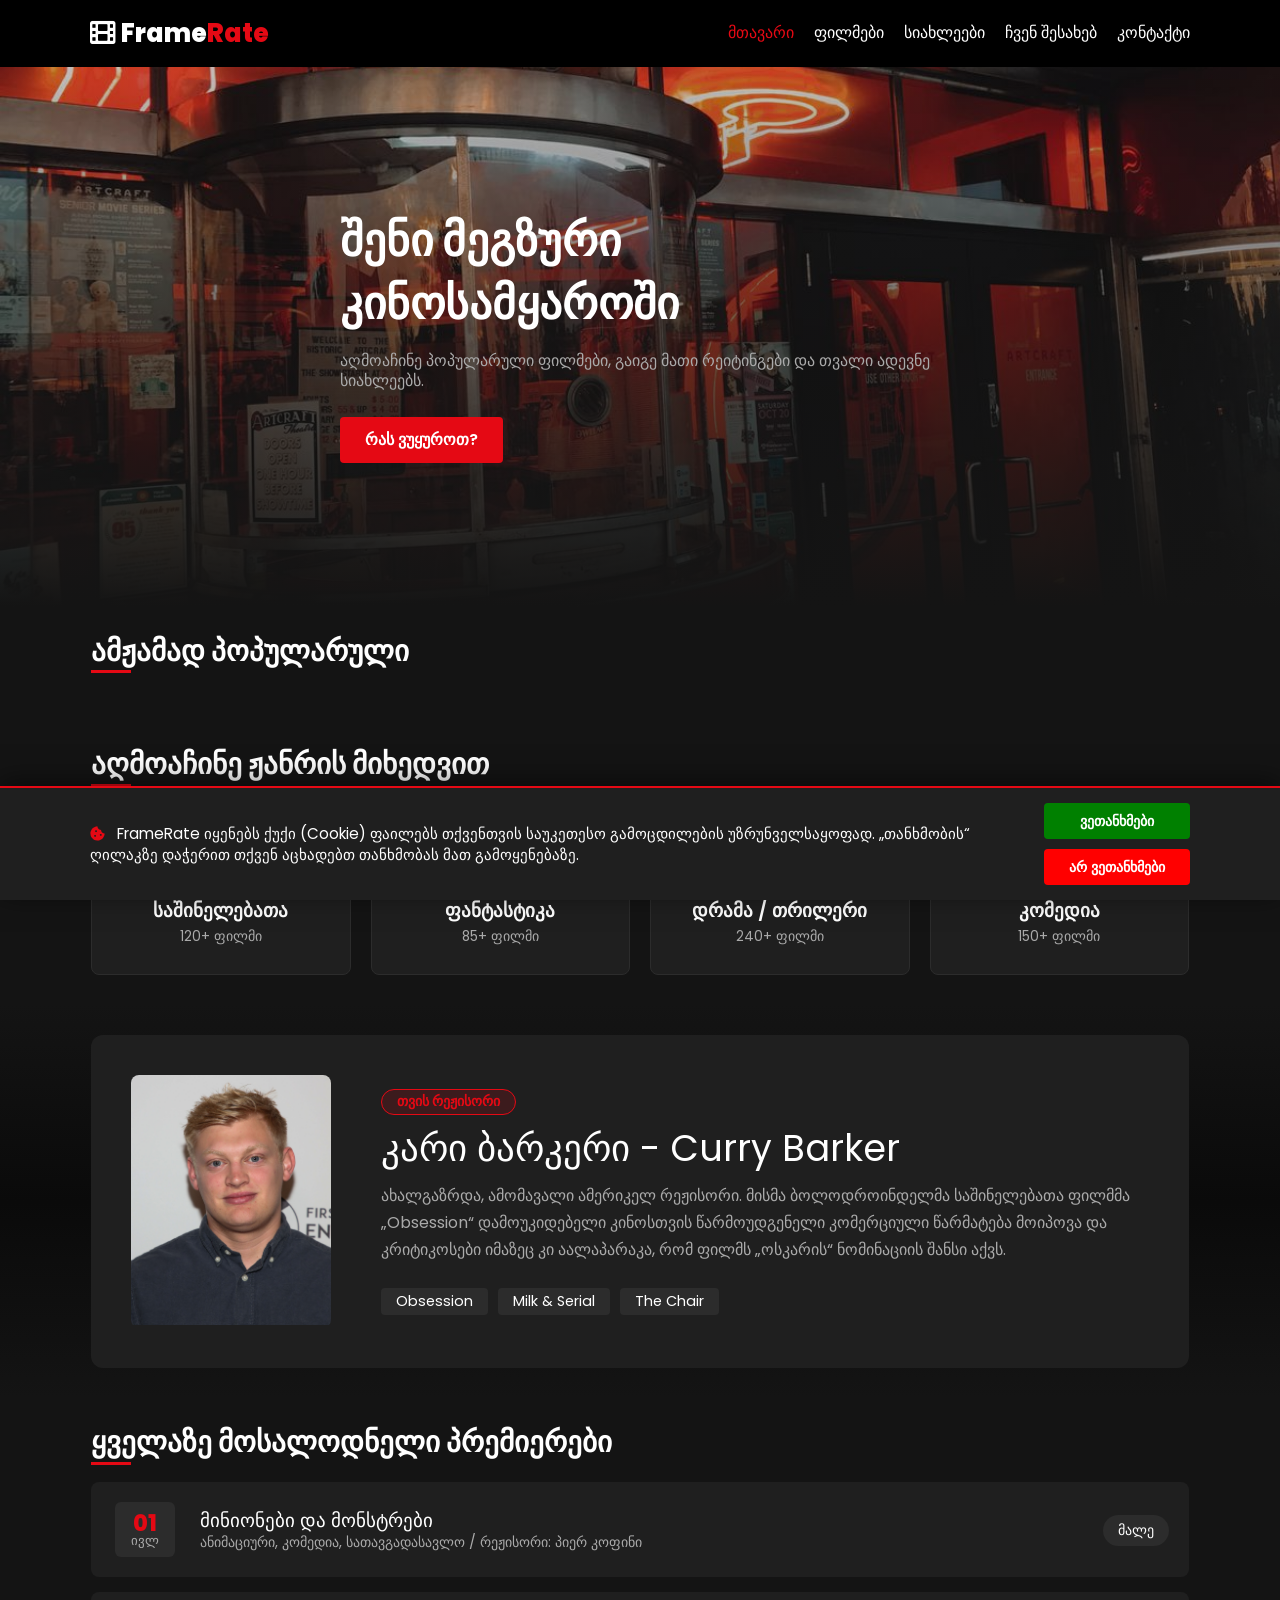
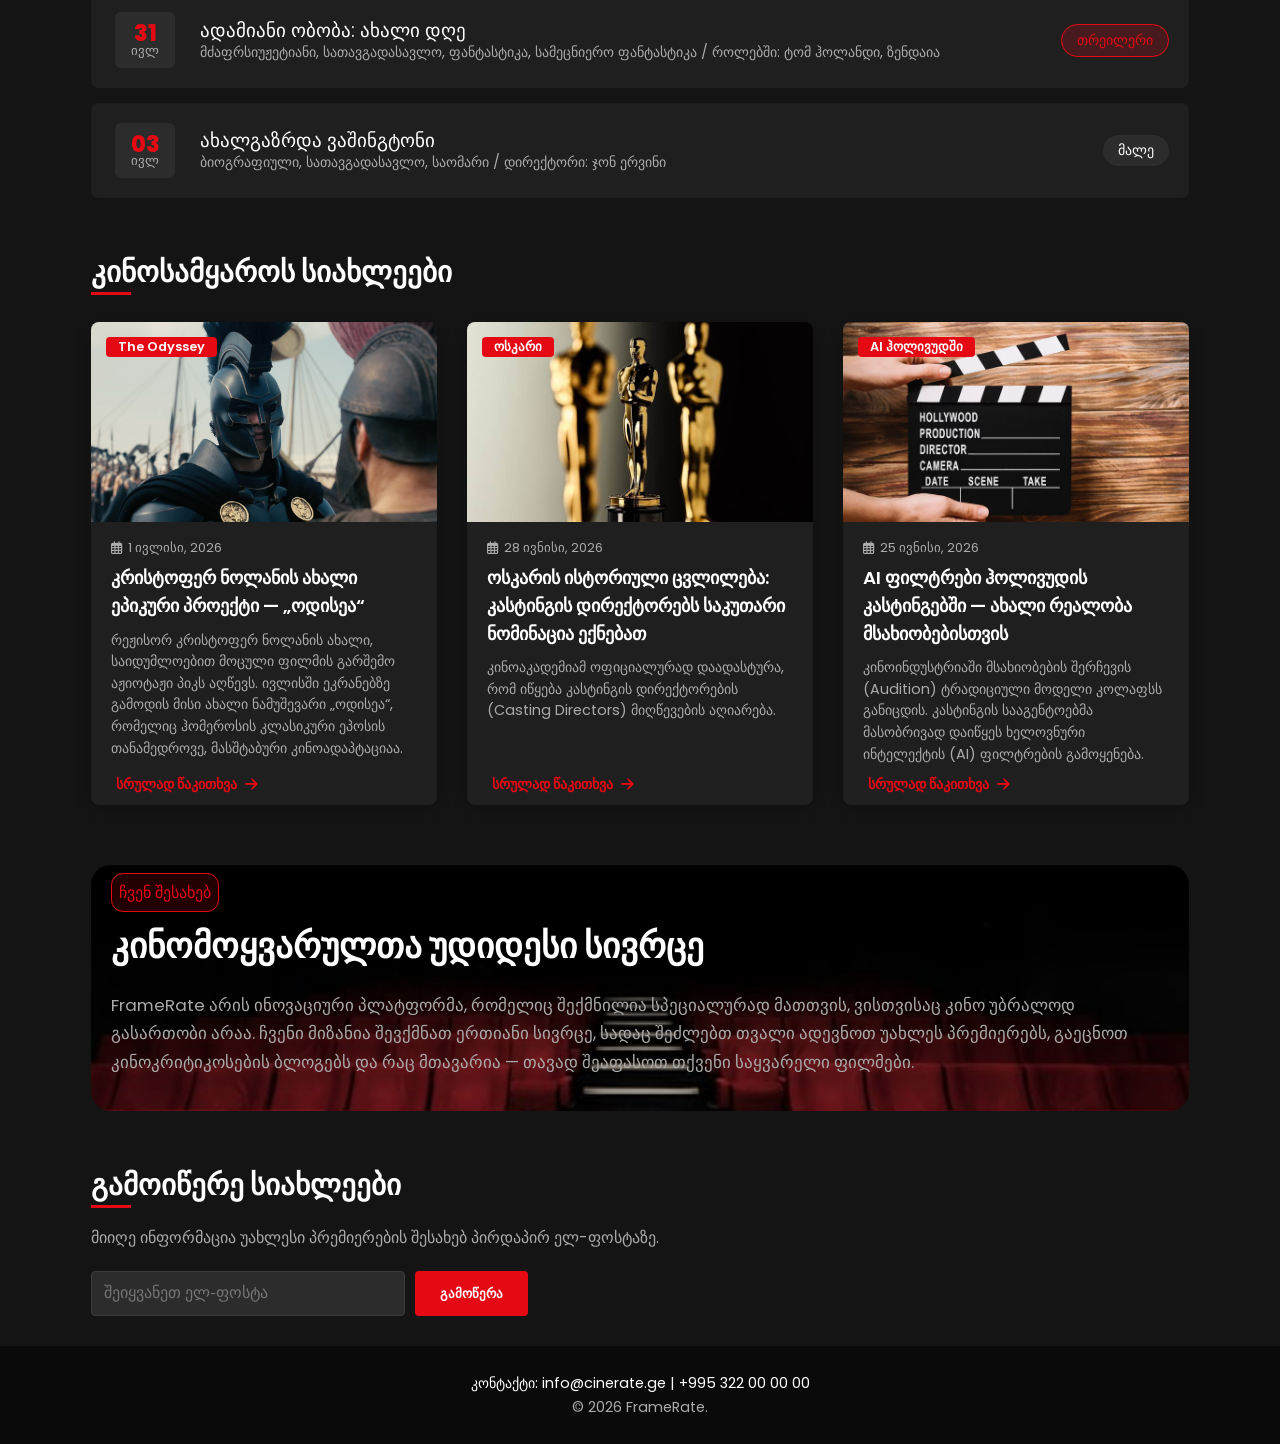
==== commit ab5883e6: "added cookie policy and scroll to top" ====
--- a/index.html
+++ b/index.html
@@ -264,6 +264,22 @@
         </div>
     </footer>
 
+    <button id="scroll__btn" class="scroll__btn">🍿</button>
+
+
+    <!--===================COOKIE BANNER ============ -->
+      
+<div id="cookie__banner" class="cookie__banner">
+        <div class="cookie__container">
+        <p><i class="fas fa-cookie-bite"></i> FrameRate იყენებს ქუქი (Cookie) ფაილებს თქვენთვის საუკეთესო გამოცდილების უზრუნველსაყოფად. „თანხმობის“ ღილაკზე დაჭერით თქვენ აცხადებთ თანხმობას მათ გამოყენებაზე.</p>
+        <div class="cookie__buttons">
+          <button id="accept" class="cookie__btn accept__cookies__btn">ვეთანხმები</button>
+          <button id="decline" class="cookie__btn decline__cookies__btn">არ ვეთანხმები</button>
+        </div>
+        
+        </div>
+    </div> 
+
 
     <script src="./app.js"></script>
   </body>
--- a/css/style.css
+++ b/css/style.css
@@ -16,10 +16,12 @@
 }
 
 .section__title { 
+    display: inline-block;
     font-size: 1.8rem; 
     margin-bottom: 25px; 
     position: relative; 
     font-weight: bold;
+  
 }
 
 .section__title::after { 
@@ -30,6 +32,11 @@
     width: 40px; 
     height: 3px; 
     background: #e50914; 
+    transition: 0.3s;
+}
+
+.section__title:hover::after {
+    width: 100%;
 }
 
 .section__text {
@@ -729,6 +736,92 @@
 }
 
 
+/* ============== STYLING THE COOKIE BANNER  ==================== */
+.cookie__banner {
+    display: flex;
+    position: fixed;
+    bottom: 0; 
+    left: 0;
+    width: 100%;
+    background-color: #1f1f1f;
+    border-top: 2px solid #e50914;
+    box-shadow: 0 -5px 25px rgba(0, 0, 0, 0.5);
+    z-index: 2000; 
+    padding: 15px 0;
+}
+
+
+
+.cookie__container {
+    width: 90%;
+    max-width: 1100px;
+    margin: 0 auto;
+    display: flex;
+    justify-content: space-between;
+    align-items: center;
+    gap: 20px;
+}
+
+.cookie__container p {
+    font-size: 0.95rem;
+    color: #ffffff;
+    line-height: 1.4;
+}
+
+.fa-cookie-bite {
+    color: #e50914; 
+    margin-right: 8px;
+}
+.cookie__buttons {
+    display: flex;
+    flex-direction: column;
+    gap: 10px;
+}
+
+.cookie__btn {
+    color: #ffffff;
+    border: none;
+    padding: 10px 25px;
+    font-size: 0.9rem;
+    font-weight: 600;
+    border-radius: 4px;
+    cursor: pointer;
+    display: flex;
+    justify-content: center;
+    text-wrap: nowrap;
+    transition: 0.2s ease;
+}
+.accept__cookies__btn {
+    background-color: green;
+}
+.decline__cookies__btn {
+    background-color: red;
+}
+.cookie__btn:hover {
+    transform: scale(1.03);
+}
+ /* STYLING SCROLL TO TOP BUTTON */
+
+
+.scroll__btn {
+    position: fixed;
+    bottom: 30px;
+    right: 30px;
+    background-color: #e50914;
+    color: white;
+    border: none;
+    width: 45px;
+    height: 45px;
+    border-radius: 50%;
+    font-size: 1.2rem;
+    cursor: pointer;
+    z-index: 1500;
+    transform: translateY(20px);
+    transition: all 0.3s ease;
+    display: none;
+}
+
+
 /*========= RESPONSIVE ===== */
 
 @media (max-width:1024px){
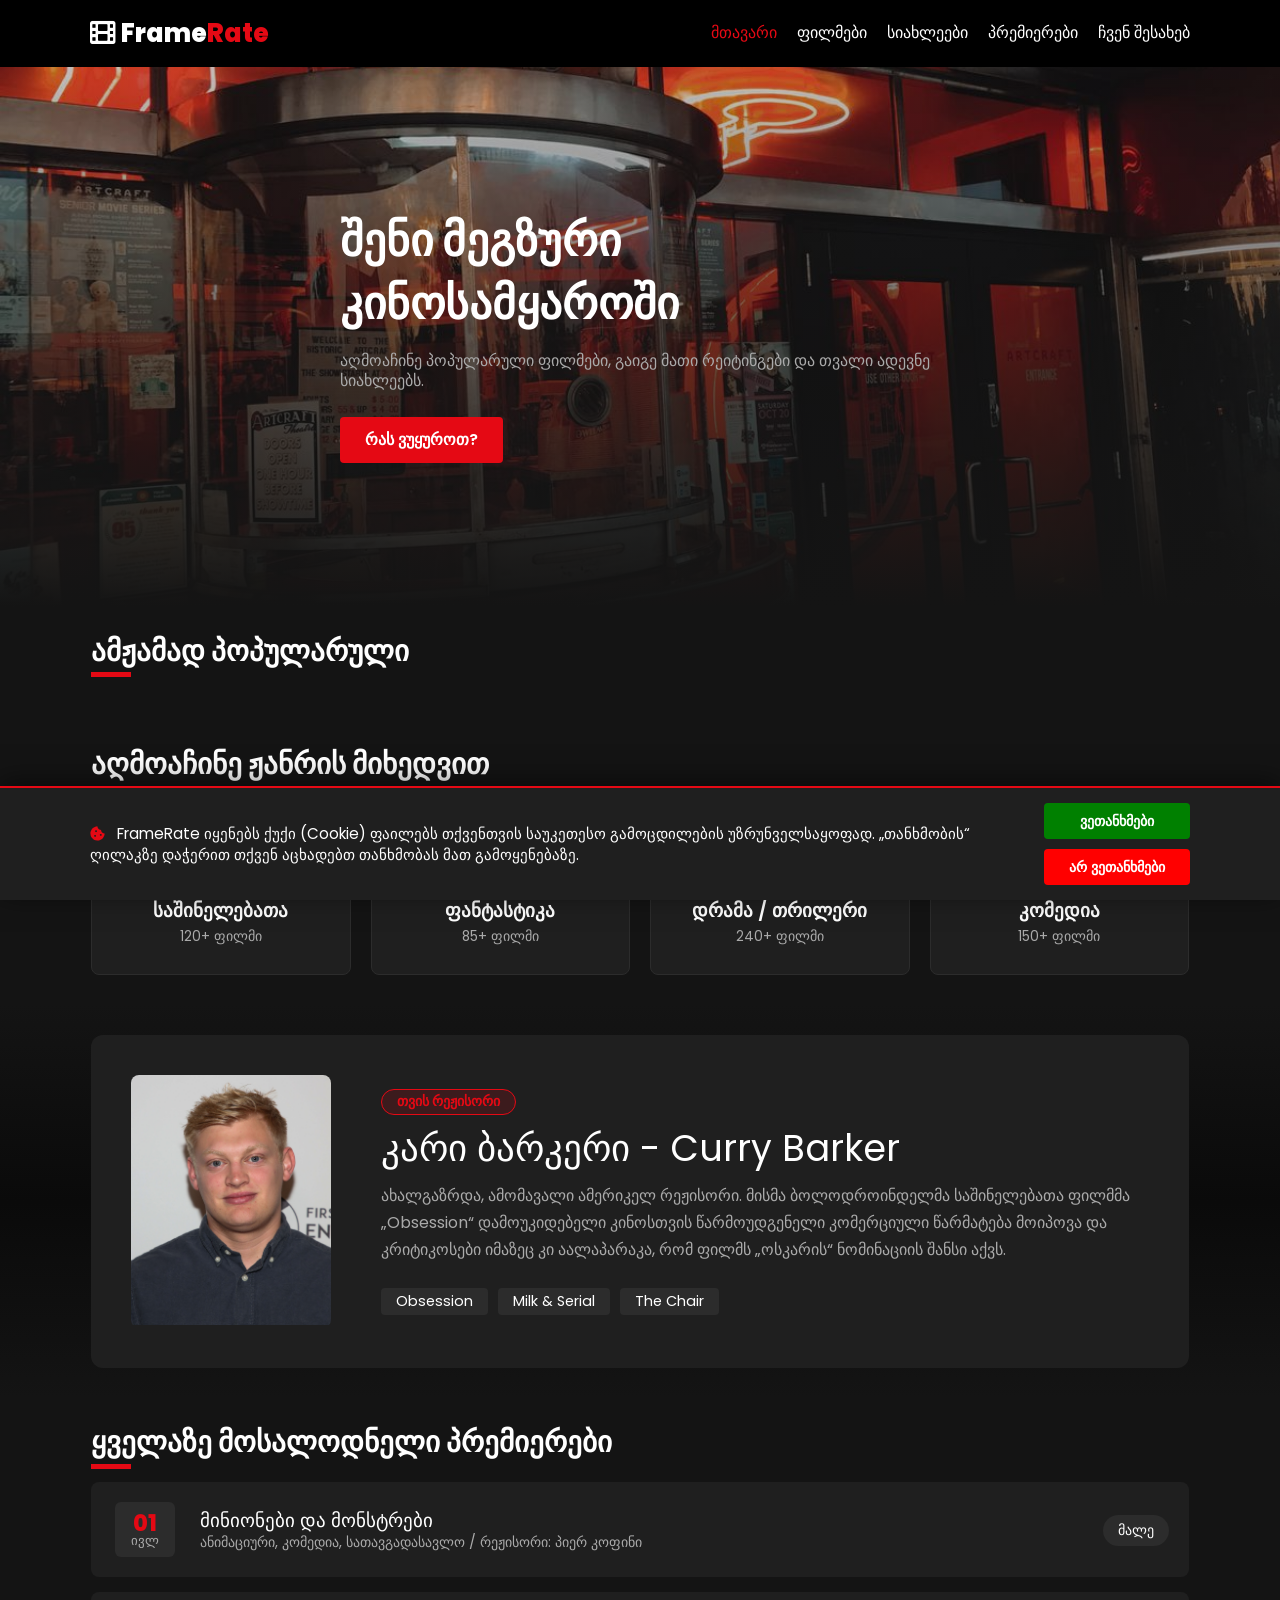
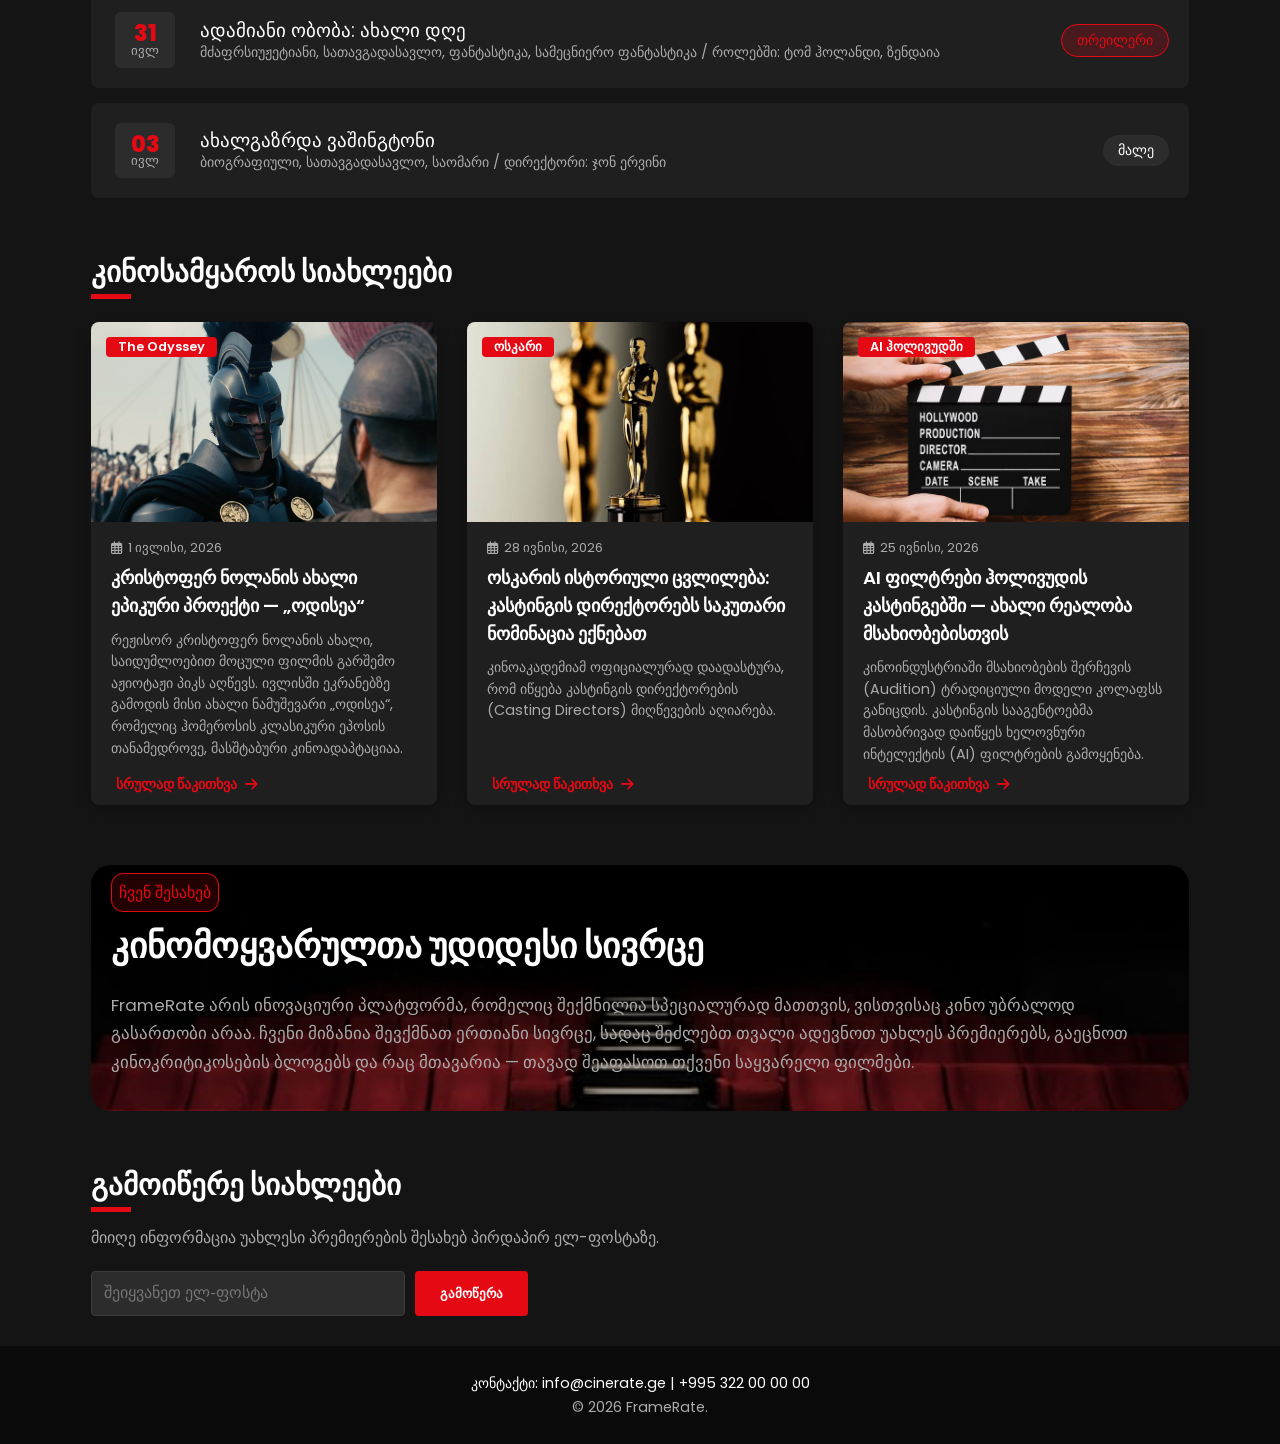
==== commit 0bbd3148: "changes to the header" ====
--- a/index.html
+++ b/index.html
@@ -21,11 +21,12 @@
             <a href="./index.html" class="logo"><i class="fas fa-film"></i> Frame<span>Rate</span></a>
             <nav class="navbar" id="navbar">
                 <ul class="nav__list">
-                    <li><a class="nav__link nav__link--active" href="#">მთავარი</a></li>
-                    <li><a class="nav__link" href="#">ფილმები</a></li>
-                    <li><a class="nav__link" href="#">სიახლეები</a></li>
-                    <li><a class="nav__link" href="#">ჩვენ შესახებ</a></li>
-                    <li><a class="nav__link" href="#">კონტაქტი</a></li>
+                    <li><a class="nav__link nav__link--active" href="./index.html">მთავარი</a></li>
+                    <li><a class="nav__link" href="#movies__section">ფილმები</a></li>
+                    <li><a class="nav__link" href="#news__section">სიახლეები</a></li>
+                    <li><a class="nav__link" href="#upcoming__section">პრემიერები</a></li>
+                    <li><a class="nav__link" href="#about__section">ჩვენ შესახებ</a></li>
+                    
                 </ul>
             </nav>
             <button class="burger__menu" id="burger--toggle">
@@ -49,7 +50,7 @@
 
         <!-- ======== MOVIE SECTION ====== -->
 
-        <section id="trending" class="movies__section">
+        <section id="movies__section" class="movies__section">
             <div class="container">
                 <h2 class="section__title">ამჟამად პოპულარული</h2>
                 <div class="movies__grid" id="movies__container">
@@ -114,7 +115,7 @@
 
       <!-- === UPCOMING MOVIES SECTION === -->
 
-      <section class="upcoming__section">
+      <section id="upcoming__section" class="upcoming__section">
         <div class="container">
           <h2 class="section__title">ყველაზე მოსალოდნელი პრემიერები</h2>
           <div class="upcoming__movies">
@@ -177,7 +178,7 @@
 
       <!-- =======NEWS SECTION ============= -->
 
-      <section class="news__section">
+      <section id="news__section" class="news__section">
             <div class="container">
             <h2 class="section__title">კინოსამყაროს სიახლეები</h2>
             <div class="news__grid">
@@ -227,7 +228,7 @@
         </section>
       <!-- ====== ABOOUT US SECTION ====== -->
      
-       <section class="about__section">
+       <section id="about__section" class="about__section">
           <div class="container about__container">
     
               <div class="about__text__box">
@@ -257,7 +258,7 @@
 
     </main>
 
-    <footer class="footer">
+    <footer id="contact__footer" class="footer">
         <div class="container footer__container">
             <span>კონტაქტი: <a class="contact__link" href="mailto:info@cinerate.ge">info@cinerate.ge</a> | <a class="contact__link" href="tel:+995 322 00 00 00">+995 322 00 00 00</a></span>
             <p class="footer__copyright">&copy; 2026 FrameRate.</p>
--- a/css/style.css
+++ b/css/style.css
@@ -21,16 +21,17 @@
     margin-bottom: 25px; 
     position: relative; 
     font-weight: bold;
-  
+
+    cursor: default;
 }
 
 .section__title::after { 
     content: ''; 
     position: absolute; 
-    bottom: -8px; 
+    bottom: -12px; 
     left: 0; 
     width: 40px; 
-    height: 3px; 
+    height: 5px; 
     background: #e50914; 
     transition: 0.3s;
 }
@@ -71,12 +72,17 @@
 
 }
 
-.logo span, .fa-film:hover  { 
+.logo span  { 
     color: #e50914; 
 }
 
 .fa-film {
-    transition: 0.3s;
+    transition:0.7s;
+}
+
+.fa-film:hover {
+    color: #e50914; 
+    transform: rotate(360deg);
 }
 
 .nav__list { 
@@ -228,9 +234,9 @@
 .movie__info h3 { 
     font-size: 1.1rem; 
     margin-bottom: 5px; 
-    white-space: nowrap; 
+    text-wrap: nowrap;
     overflow: hidden; 
-    text-overflow: ellipsis; 
+    
 }
 
 .movie__rating { 
@@ -376,7 +382,7 @@
     padding: 20px;
     border-radius: 8px;
     border-left: 4px solid transparent;
-    transition: all 0.3s ease;
+    transition: 0.3s ease;
 }
 
 .upcoming__left__container {
@@ -1065,7 +1071,7 @@
 
     /* ABOUT US - 480PX RESPONSIVE */
     .aboutUs__title {
-        font-size: 1.2rem;
+        font-size: 1.2rem;     
     }
     .aboutUs__text {
         font-size: 0.9rem;
@@ -1083,6 +1089,7 @@
     .newsletter__form .btn--primary {
         width: 100%;
         border-radius: 4px;
+        font-size: 0.8rem;
     }
 
 
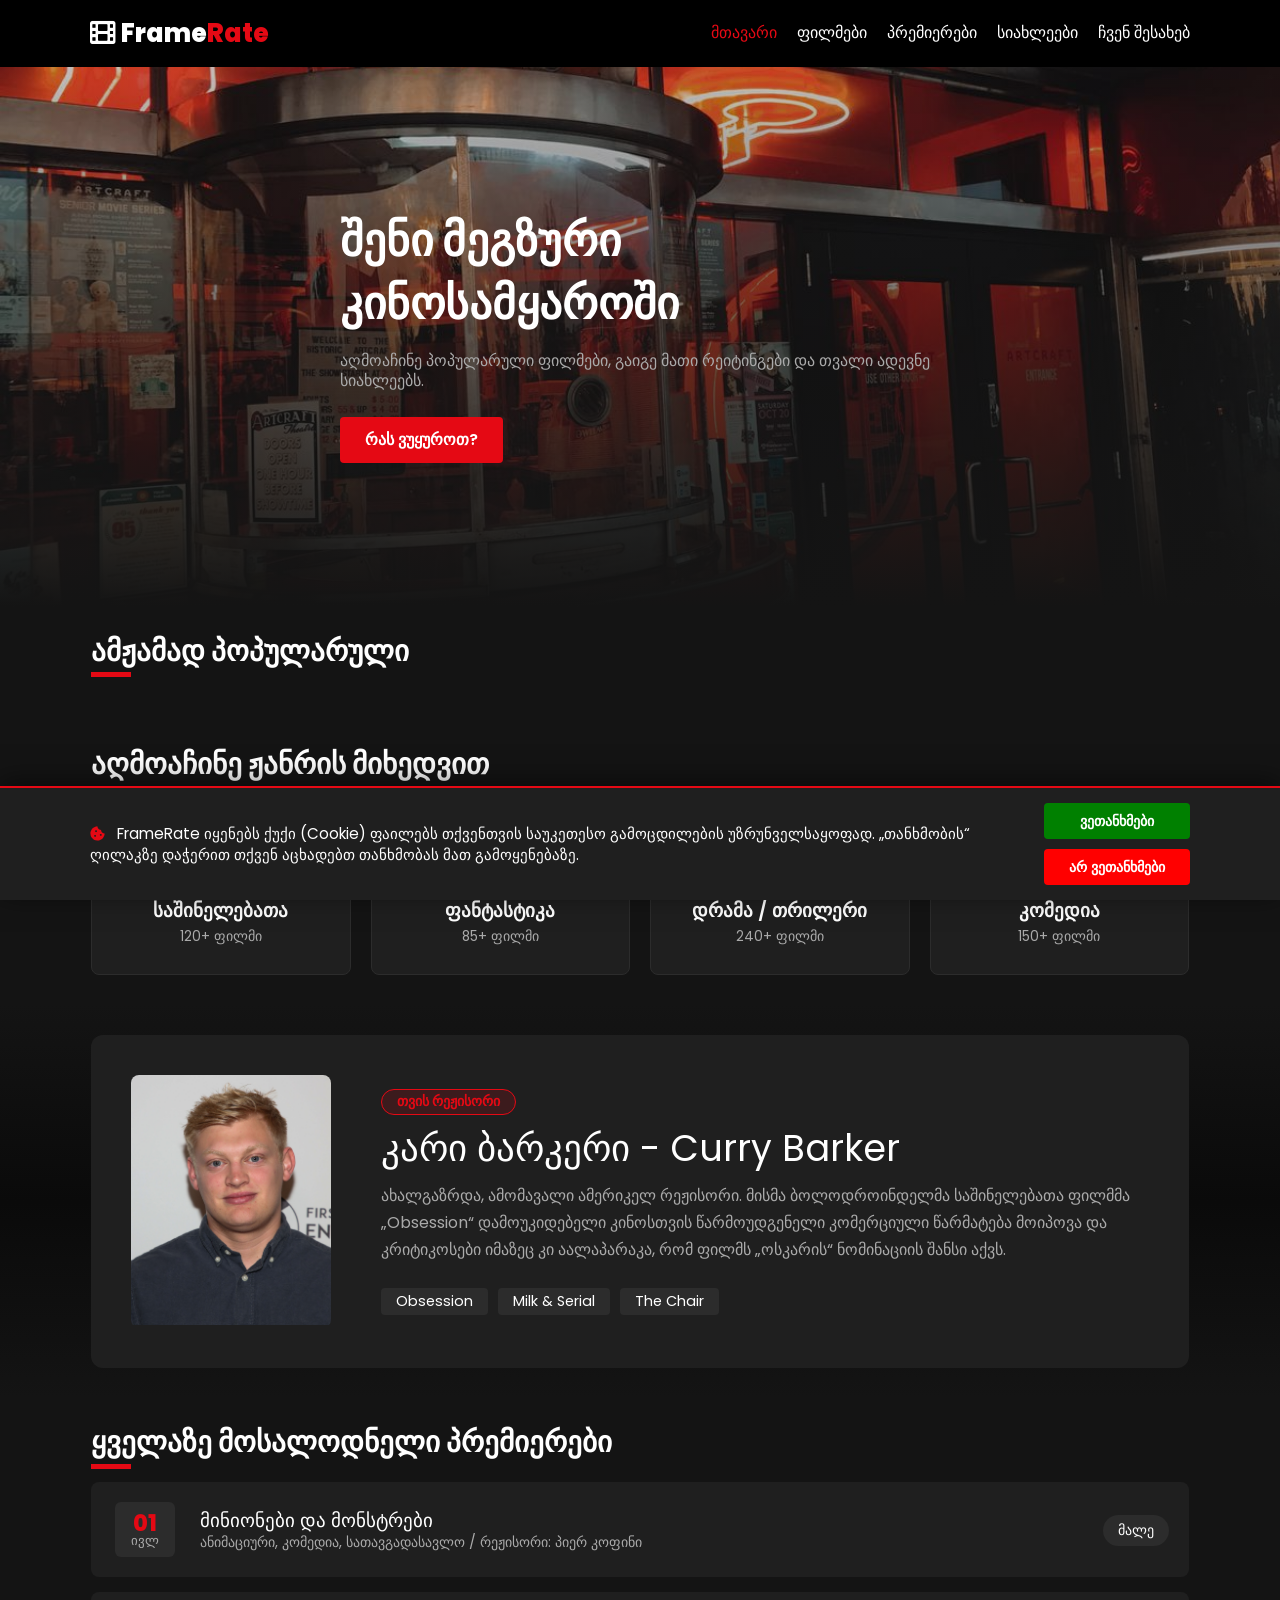
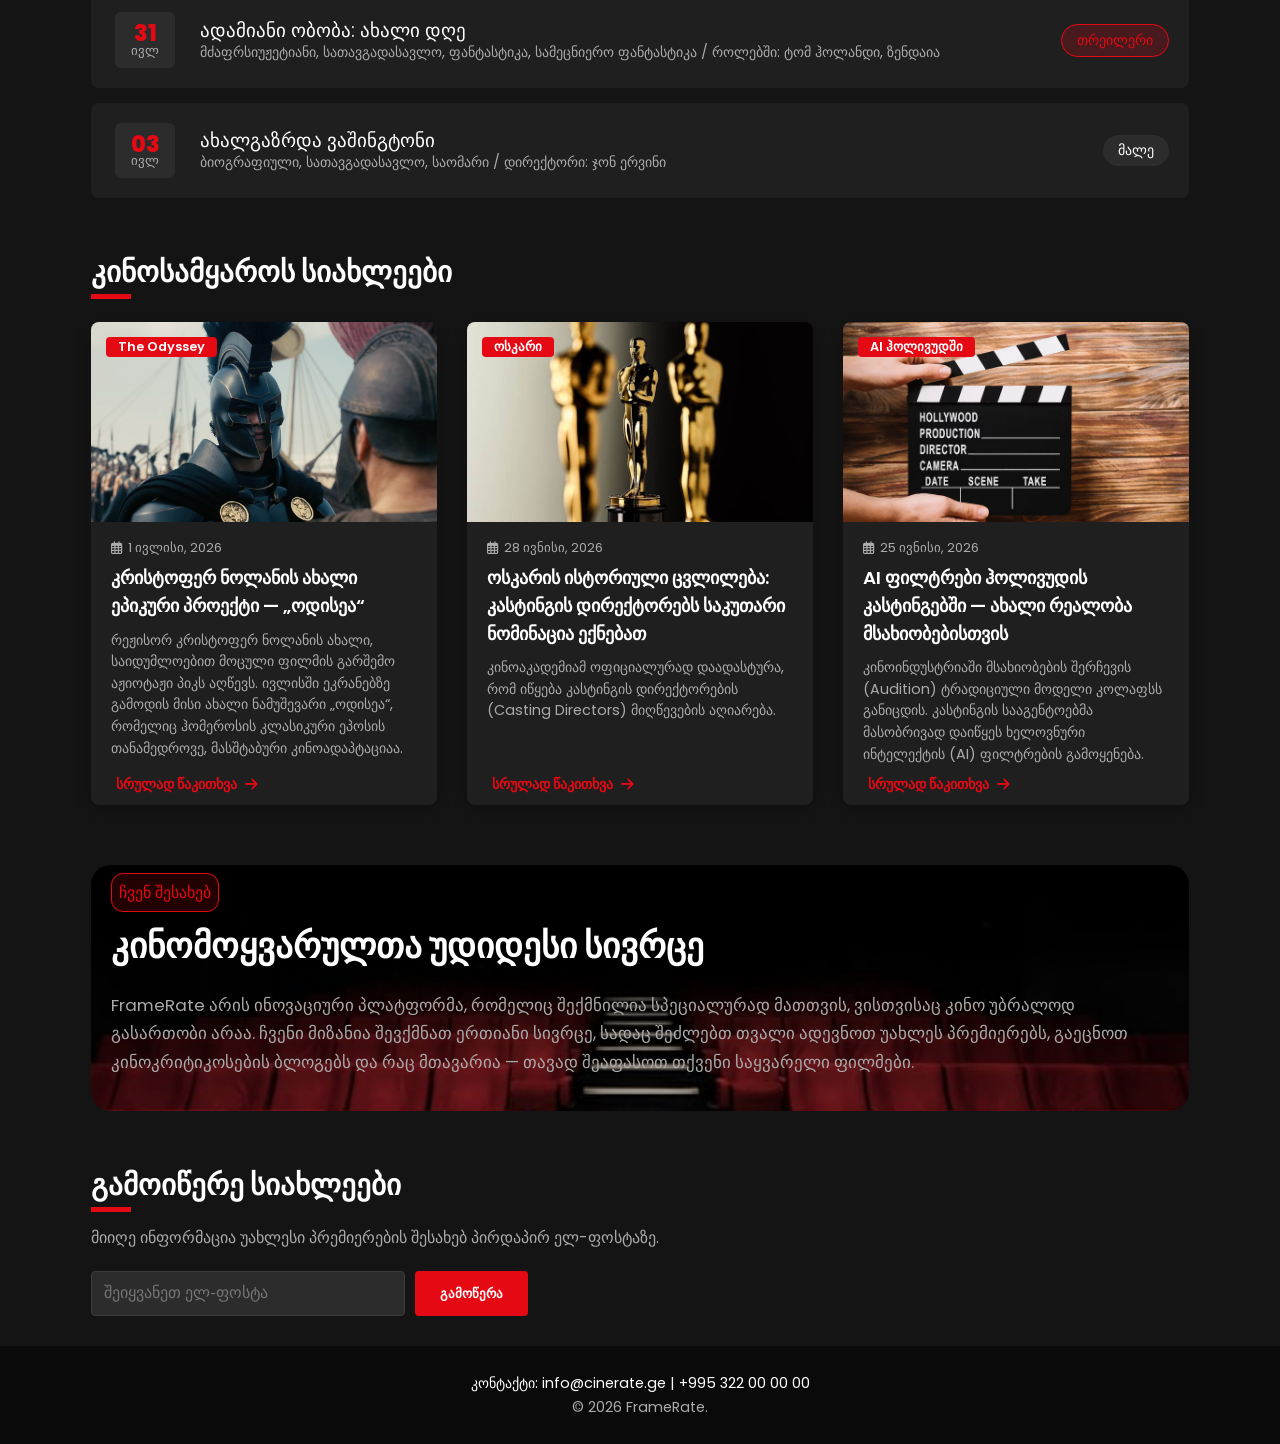
==== commit 1f1549ef: "changes to the navbar" ====
--- a/index.html
+++ b/index.html
@@ -23,8 +23,8 @@
                 <ul class="nav__list">
                     <li><a class="nav__link nav__link--active" href="./index.html">მთავარი</a></li>
                     <li><a class="nav__link" href="#movies__section">ფილმები</a></li>
+                    <li><a class="nav__link" href="#upcoming__section">პრემიერები</a></li>
                     <li><a class="nav__link" href="#news__section">სიახლეები</a></li>
-                    <li><a class="nav__link" href="#upcoming__section">პრემიერები</a></li>
                     <li><a class="nav__link" href="#about__section">ჩვენ შესახებ</a></li>
                     
                 </ul>
@@ -150,7 +150,7 @@
               </div>
               
               <div class="upcoming__status">
-                <a class="status__badge status__badge--animated" href="https://www.youtube.com/watch?v=aBlsrtxuwss">თრეილერი</a>
+                <a class="status__badge status__badge--animated" href="https://www.youtube.com/watch?v=aBlsrtxuwss" target="_blank">თრეილერი</a>
               </div>
             </div>
 
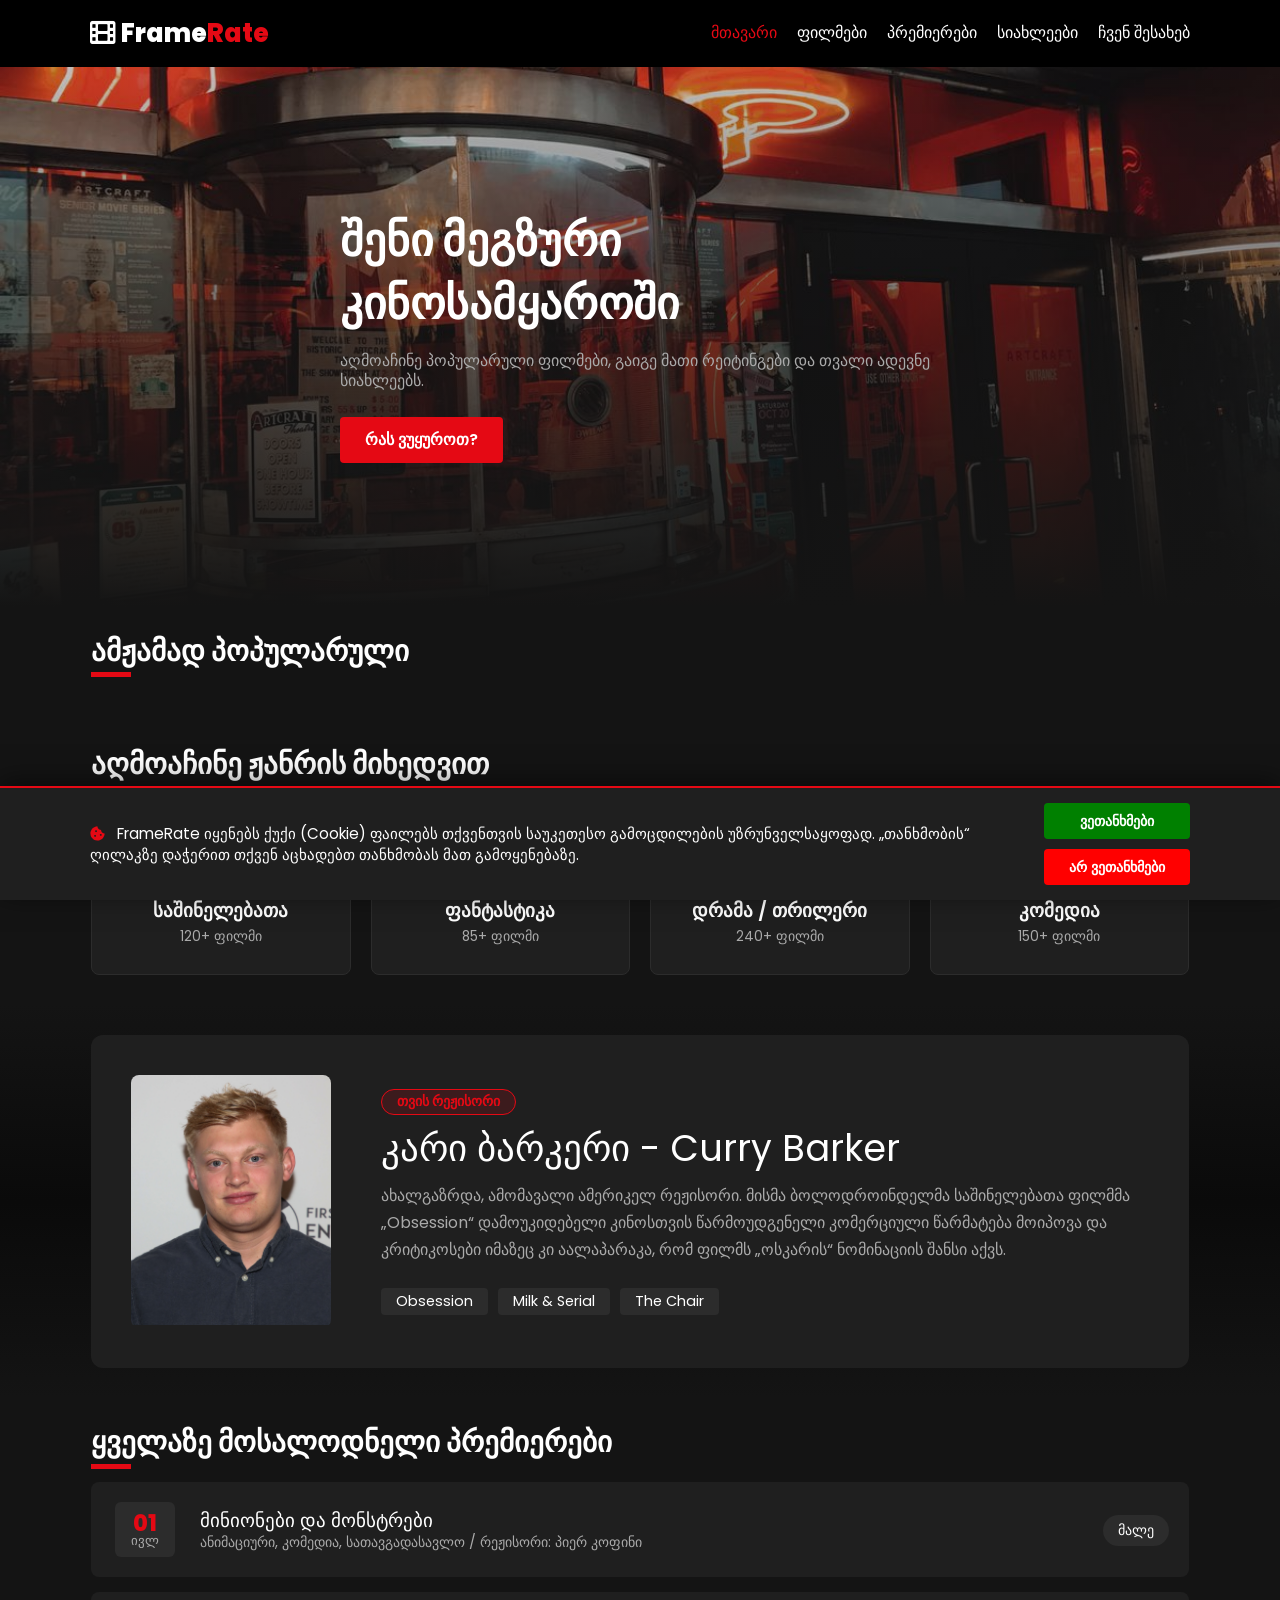
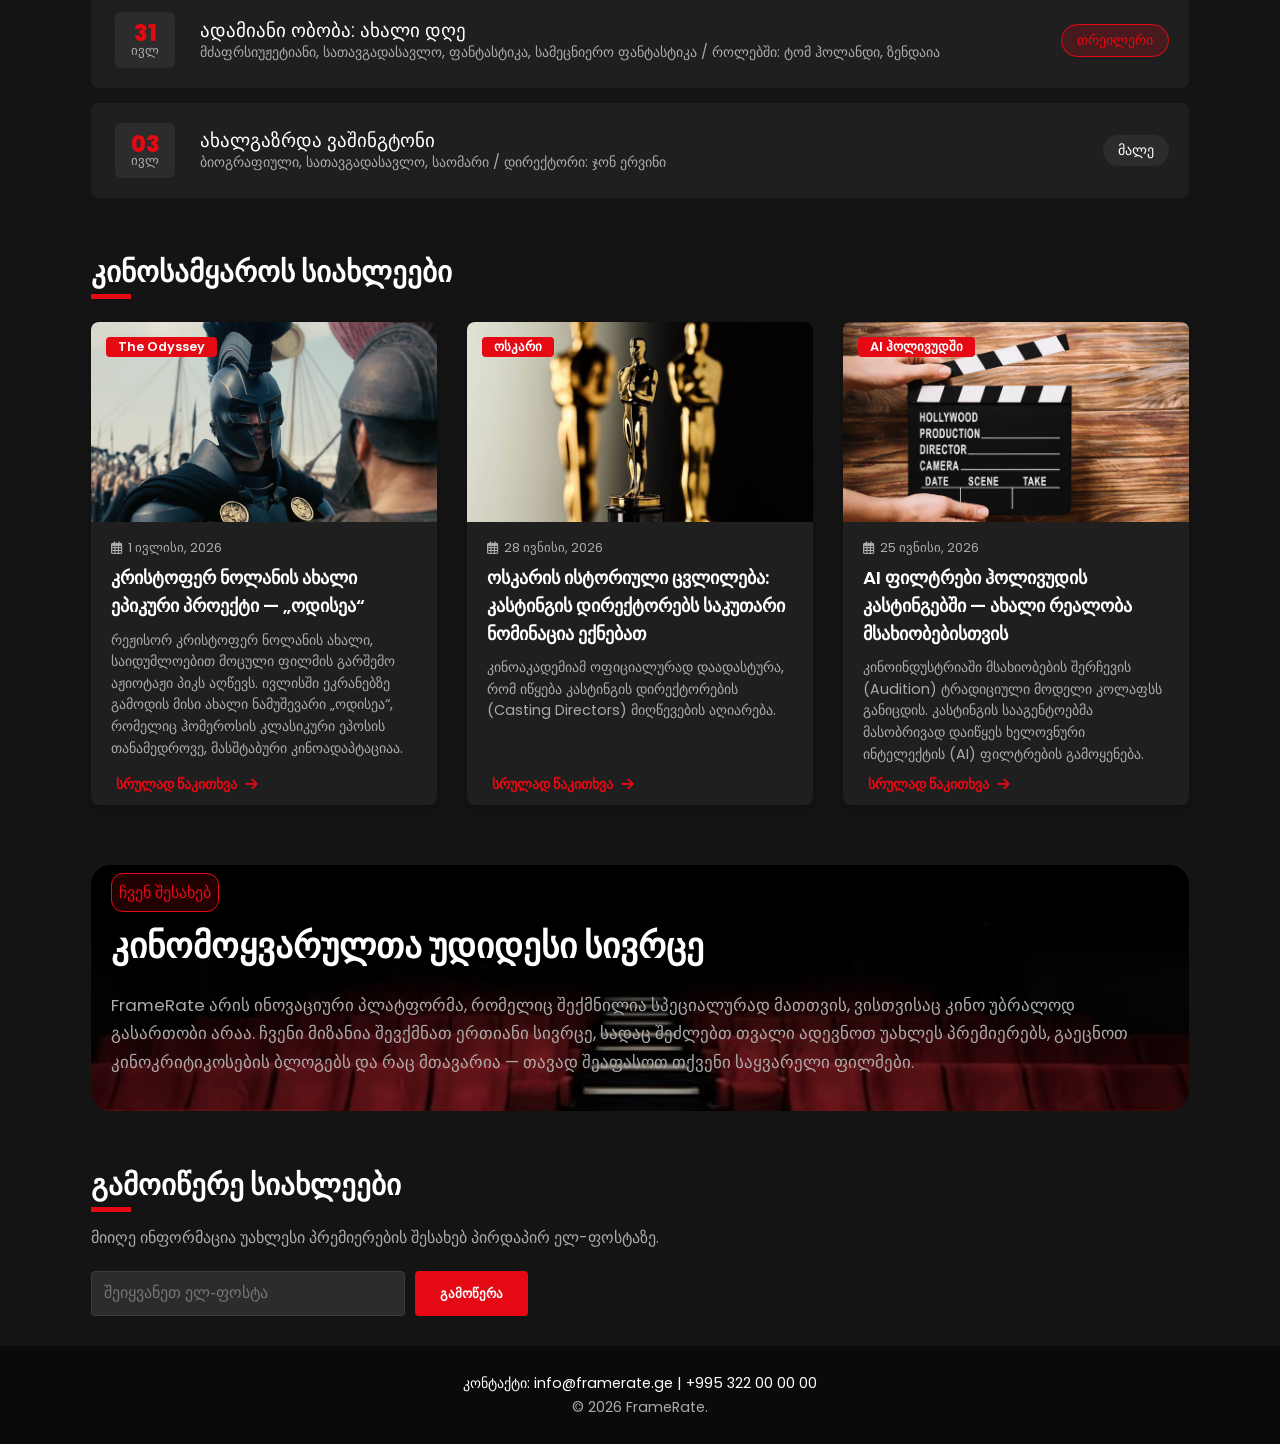
==== commit 4a820285: "change to the footer" ====
--- a/index.html
+++ b/index.html
@@ -260,10 +260,12 @@
 
     <footer id="contact__footer" class="footer">
         <div class="container footer__container">
-            <span>კონტაქტი: <a class="contact__link" href="mailto:info@cinerate.ge">info@cinerate.ge</a> | <a class="contact__link" href="tel:+995 322 00 00 00">+995 322 00 00 00</a></span>
+            <span>კონტაქტი: <a class="contact__link" href="mailto:info@cinerate.ge">info@framerate.ge</a> | <a class="contact__link" href="tel:+995 322 00 00 00">+995 322 00 00 00</a></span>
             <p class="footer__copyright">&copy; 2026 FrameRate.</p>
         </div>
     </footer>
+
+    <!-- SCROLL TO TOP BUTTON -->
 
     <button id="scroll__btn" class="scroll__btn">🍿</button>
 
